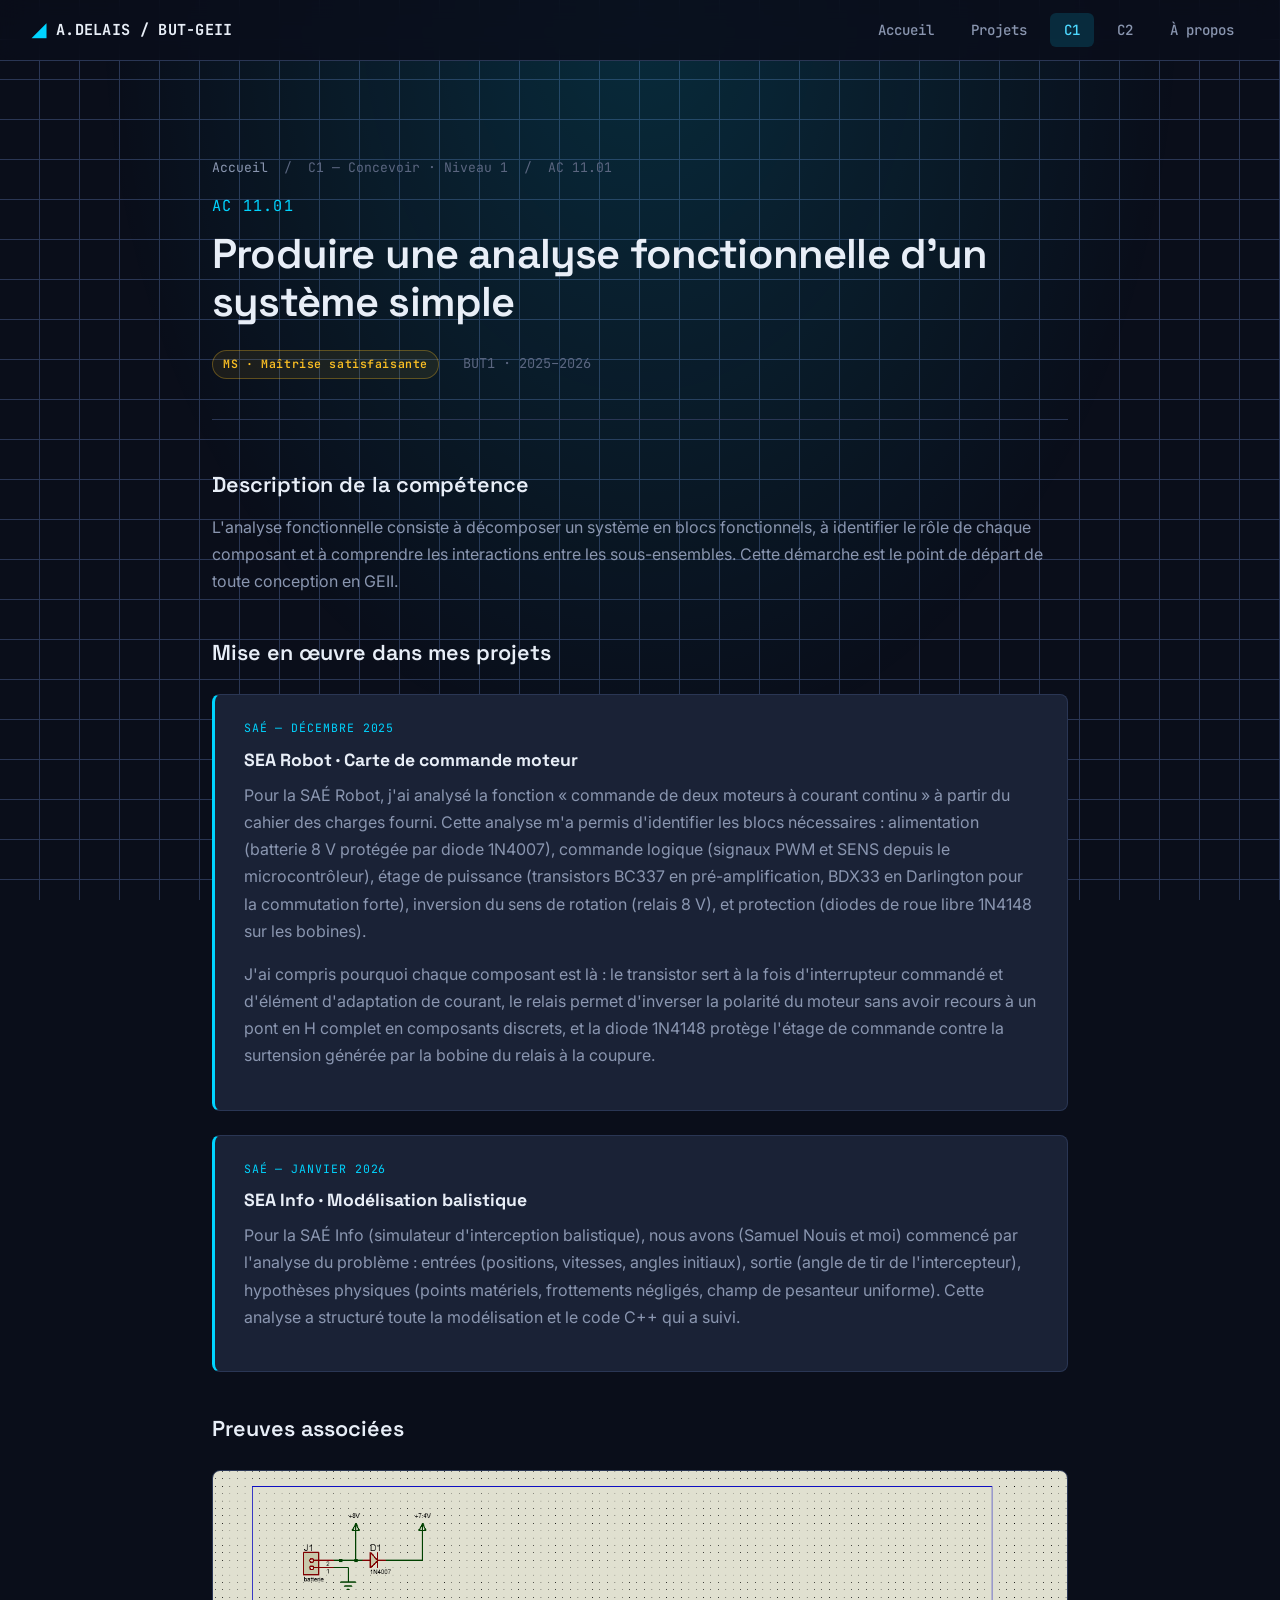
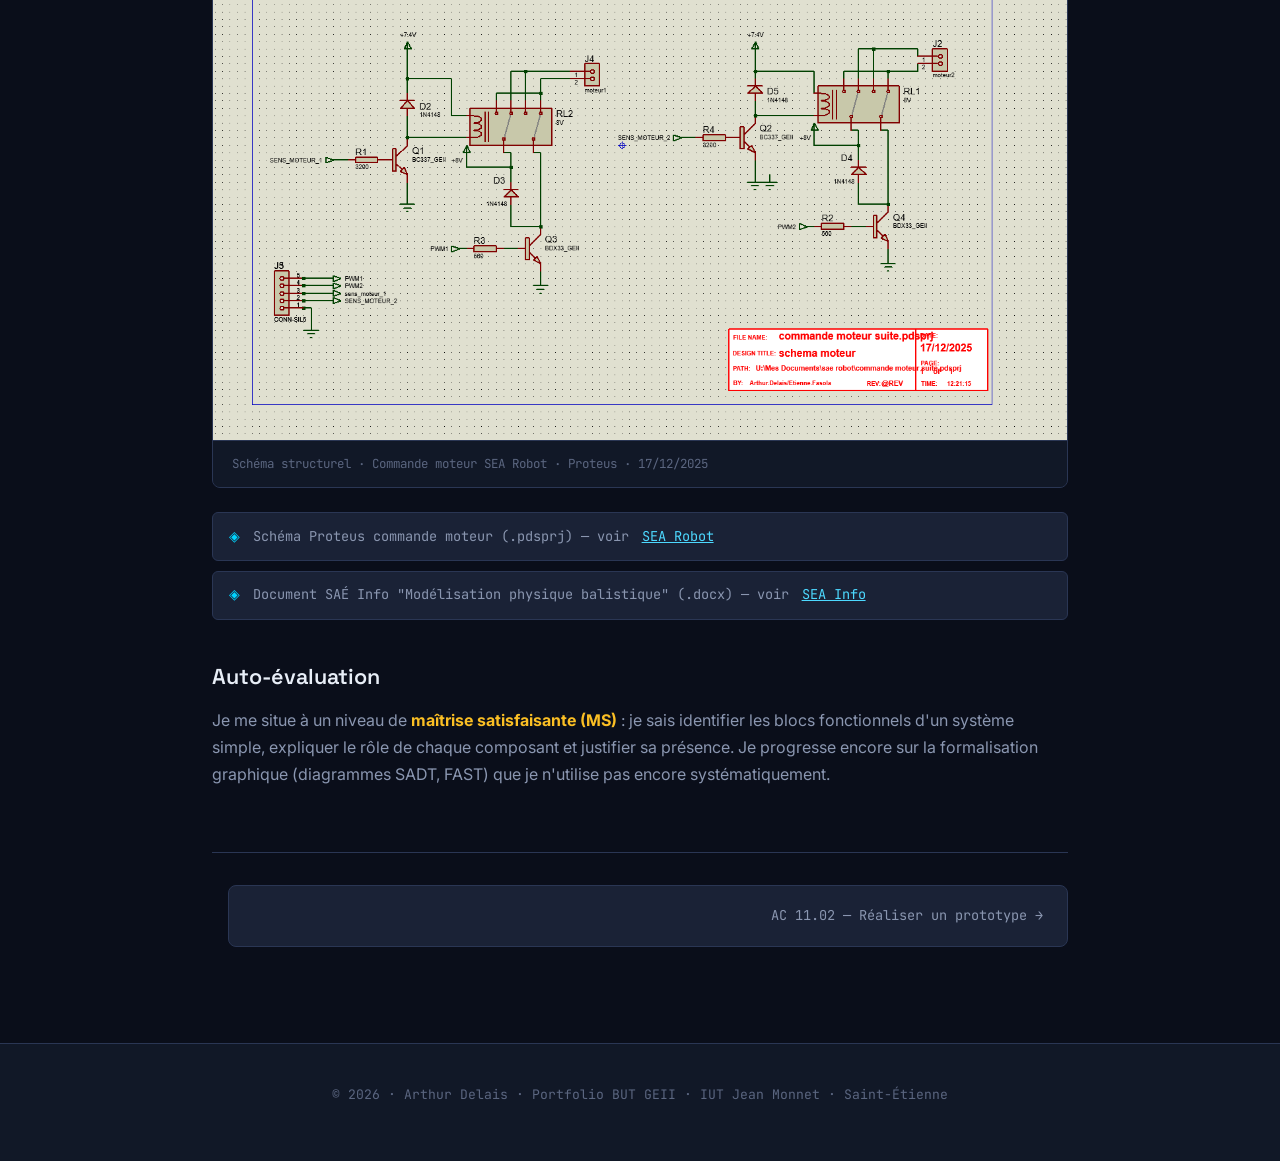
==== pages/AC11-01.html @ d63cf0c0 "Add files via upload" ====
<!DOCTYPE html>
<html lang="fr">
<head>
    <meta charset="UTF-8">
    <meta name="viewport" content="width=device-width, initial-scale=1.0">
    <title>AC 11.01 — Analyse fonctionnelle — Portfolio Arthur DELAIS</title>
    <link rel="stylesheet" href="../assets/style.css">
</head>
<body>

<nav class="nav">
    <div class="nav-inner">
        <a href="../index.html" class="nav-brand">A.DELAIS / BUT-GEII</a>
        <ul class="nav-links">
            <li><a href="../index.html">Accueil</a></li>
            <li><a href="projets.html">Projets</a></li>
            <li><a href="AC11-01.html" class="active">C1</a></li>
            <li><a href="AC12-01.html">C2</a></li>
            <li><a href="apropos.html">À propos</a></li>
        </ul>
    </div>
</nav>

<main class="container container-narrow">

    <div class="ac-header">
        <div class="breadcrumb">
            <a href="../index.html">Accueil</a>
            <span class="breadcrumb-sep">/</span>
            <span>C1 — Concevoir · Niveau 1</span>
            <span class="breadcrumb-sep">/</span>
            <span>AC 11.01</span>
        </div>
        <div class="ac-code-big">AC 11.01</div>
        <h1 class="ac-title">Produire une analyse fonctionnelle d'un système simple</h1>
        <div class="ac-meta-bar">
            <span class="badge badge-ms">MS · Maîtrise satisfaisante</span>
            <span style="color: var(--text-dim); font-family: var(--font-mono); font-size: 0.85rem;">BUT1 · 2025–2026</span>
        </div>
    </div>
    

<section class="content-block">
    <h3>Description de la compétence</h3>
    <p>L'analyse fonctionnelle consiste à décomposer un système en blocs fonctionnels, à identifier le rôle de chaque composant et à comprendre les interactions entre les sous-ensembles. Cette démarche est le point de départ de toute conception en GEII.</p>
</section>

<section class="content-block">
    <h3>Mise en œuvre dans mes projets</h3>

    <div class="project-box">
        <div class="project-box-label">SAÉ — Décembre 2025</div>
        <h4>SEA Robot · Carte de commande moteur</h4>
        <p>Pour la SAÉ Robot, j'ai analysé la fonction « commande de deux moteurs à courant continu » à partir du cahier des charges fourni. Cette analyse m'a permis d'identifier les blocs nécessaires : alimentation (batterie 8 V protégée par diode 1N4007), commande logique (signaux PWM et SENS depuis le microcontrôleur), étage de puissance (transistors BC337 en pré-amplification, BDX33 en Darlington pour la commutation forte), inversion du sens de rotation (relais 8 V), et protection (diodes de roue libre 1N4148 sur les bobines).</p>
        <p style="margin-top: 0.8rem;">J'ai compris pourquoi chaque composant est là : le transistor sert à la fois d'interrupteur commandé et d'élément d'adaptation de courant, le relais permet d'inverser la polarité du moteur sans avoir recours à un pont en H complet en composants discrets, et la diode 1N4148 protège l'étage de commande contre la surtension générée par la bobine du relais à la coupure.</p>
    </div>

    <div class="project-box">
        <div class="project-box-label">SAÉ — Janvier 2026</div>
        <h4>SEA Info · Modélisation balistique</h4>
        <p>Pour la SAÉ Info (simulateur d'interception balistique), nous avons (Samuel Nouis et moi) commencé par l'analyse du problème : entrées (positions, vitesses, angles initiaux), sortie (angle de tir de l'intercepteur), hypothèses physiques (points matériels, frottements négligés, champ de pesanteur uniforme). Cette analyse a structuré toute la modélisation et le code C++ qui a suivi.</p>
    </div>
</section>

<section class="content-block">
    <h3>Preuves associées</h3>
    <div class="proof-image">
        <img src="../assets/schemas/sea_robot_schema.png" alt="Schéma structurel de la carte commande moteur du SEA Robot">
        <div class="proof-caption">Schéma structurel · Commande moteur SEA Robot · Proteus · 17/12/2025</div>
    </div>
    <div class="proof-list">
        <div class="proof-item">Schéma Proteus commande moteur (.pdsprj) — voir <a href="projets.html#sea-robot" style="color:var(--accent-bright);">SEA Robot</a></div>
        <div class="proof-item">Document SAÉ Info "Modélisation physique balistique" (.docx) — voir <a href="projets.html#sae-info" style="color:var(--accent-bright);">SEA Info</a></div>
    </div>
</section>

<section class="content-block">
    <h3>Auto-évaluation</h3>
    <p>Je me situe à un niveau de <strong style="color: var(--warning);">maîtrise satisfaisante (MS)</strong> : je sais identifier les blocs fonctionnels d'un système simple, expliquer le rôle de chaque composant et justifier sa présence. Je progresse encore sur la formalisation graphique (diagrammes SADT, FAST) que je n'utilise pas encore systématiquement.</p>
</section>

<nav class="ac-nav"><span></span><a href="AC11-02.html" class="nav-next">AC 11.02 — Réaliser un prototype</a></nav>
</main>

<footer>
    <p>© 2026 · Arthur Delais · Portfolio BUT GEII · IUT Jean Monnet · Saint-Étienne</p>
</footer>

</body>
</html>
---- assets/style.css ----
/* ============================================
   PORTFOLIO BUT GEII — ARTHUR DELAIS
   Thème : Sombre & Tech / Ingénieur
   ============================================ */

@import url('https://fonts.googleapis.com/css2?family=Space+Grotesk:wght@400;500;600;700&family=JetBrains+Mono:wght@400;500;700&family=Inter:wght@300;400;500;600&display=swap');

:root {
    /* Palette */
    --bg-primary: #0a0e1a;
    --bg-secondary: #111827;
    --bg-card: #1a2236;
    --bg-card-hover: #222d47;
    --border: #2a3654;
    --border-bright: #3a4d7a;

    --accent: #00d4ff;
    --accent-bright: #4dd9ff;
    --accent-dim: #006e88;
    --accent-glow: rgba(0, 212, 255, 0.15);

    --text-primary: #e8eef7;
    --text-secondary: #8a96b0;
    --text-dim: #5b6680;

    --success: #4ade80;
    --warning: #fbbf24;
    --danger: #f87171;
    --neutral: #94a3b8;

    /* Typographie */
    --font-display: 'Space Grotesk', sans-serif;
    --font-body: 'Inter', sans-serif;
    --font-mono: 'JetBrains Mono', monospace;
}

* {
    margin: 0;
    padding: 0;
    box-sizing: border-box;
}

html {
    scroll-behavior: smooth;
}

body {
    background: var(--bg-primary);
    color: var(--text-primary);
    font-family: var(--font-body);
    line-height: 1.6;
    min-height: 100vh;
    overflow-x: hidden;

    /* Grille de fond technique */
    background-image:
        linear-gradient(var(--border) 1px, transparent 1px),
        linear-gradient(90deg, var(--border) 1px, transparent 1px);
    background-size: 40px 40px;
    background-position: -1px -1px;
    background-attachment: fixed;
}

body::before {
    content: '';
    position: fixed;
    inset: 0;
    background: radial-gradient(ellipse at top, var(--accent-glow), transparent 60%);
    pointer-events: none;
    z-index: 0;
}

/* ============================================
   NAVIGATION
   ============================================ */
.nav {
    position: sticky;
    top: 0;
    z-index: 100;
    background: rgba(10, 14, 26, 0.85);
    backdrop-filter: blur(12px);
    border-bottom: 1px solid var(--border);
}

.nav-inner {
    max-width: 1280px;
    margin: 0 auto;
    padding: 1rem 2rem;
    display: flex;
    align-items: center;
    justify-content: space-between;
    gap: 2rem;
}

.nav-brand {
    font-family: var(--font-mono);
    font-size: 0.95rem;
    color: var(--text-primary);
    text-decoration: none;
    font-weight: 700;
    letter-spacing: 0.02em;
    display: flex;
    align-items: center;
    gap: 0.6rem;
}

.nav-brand::before {
    content: '◢';
    color: var(--accent);
    font-size: 1.1rem;
}

.nav-links {
    display: flex;
    gap: 0.5rem;
    list-style: none;
    flex-wrap: wrap;
}

.nav-links a {
    color: var(--text-secondary);
    text-decoration: none;
    padding: 0.5rem 0.9rem;
    border-radius: 6px;
    font-size: 0.88rem;
    font-weight: 500;
    transition: all 0.2s;
    font-family: var(--font-mono);
}

.nav-links a:hover {
    color: var(--accent-bright);
    background: var(--bg-card);
}

.nav-links a.active {
    color: var(--accent-bright);
    background: var(--accent-glow);
}

/* ============================================
   CONTAINER
   ============================================ */
.container {
    max-width: 1280px;
    margin: 0 auto;
    padding: 3rem 2rem 6rem;
    position: relative;
    z-index: 1;
}

.container-narrow {
    max-width: 920px;
}

/* ============================================
   HERO
   ============================================ */
.hero {
    padding: 5rem 0 4rem;
    border-bottom: 1px solid var(--border);
    margin-bottom: 4rem;
    position: relative;
}

.hero-tag {
    display: inline-flex;
    align-items: center;
    gap: 0.5rem;
    font-family: var(--font-mono);
    font-size: 0.78rem;
    color: var(--accent-bright);
    background: var(--accent-glow);
    border: 1px solid var(--accent-dim);
    padding: 0.4rem 0.85rem;
    border-radius: 999px;
    letter-spacing: 0.05em;
    text-transform: uppercase;
    margin-bottom: 1.5rem;
}

.hero-tag::before {
    content: '';
    width: 6px;
    height: 6px;
    border-radius: 50%;
    background: var(--accent);
    box-shadow: 0 0 8px var(--accent);
    animation: pulse 2s infinite;
}

@keyframes pulse {
    0%, 100% { opacity: 1; }
    50% { opacity: 0.4; }
}

.hero h1 {
    font-family: var(--font-display);
    font-size: clamp(2.5rem, 6vw, 4.5rem);
    font-weight: 700;
    line-height: 1.05;
    letter-spacing: -0.02em;
    margin-bottom: 1.2rem;
    background: linear-gradient(135deg, var(--text-primary) 0%, var(--accent-bright) 100%);
    -webkit-background-clip: text;
    -webkit-text-fill-color: transparent;
    background-clip: text;
}

.hero p {
    font-size: 1.15rem;
    color: var(--text-secondary);
    max-width: 680px;
    margin-bottom: 2rem;
}

.hero-meta {
    display: grid;
    grid-template-columns: repeat(auto-fit, minmax(180px, 1fr));
    gap: 1.2rem;
    margin-top: 2.5rem;
    padding-top: 2rem;
    border-top: 1px solid var(--border);
    max-width: 800px;
}

.meta-item {
    display: flex;
    flex-direction: column;
    gap: 0.25rem;
}

.meta-label {
    font-family: var(--font-mono);
    font-size: 0.72rem;
    color: var(--text-dim);
    text-transform: uppercase;
    letter-spacing: 0.08em;
}

.meta-value {
    font-size: 0.95rem;
    color: var(--text-primary);
    font-weight: 500;
}

/* ============================================
   SECTIONS
   ============================================ */
.section {
    margin-bottom: 4rem;
}

.section-header {
    margin-bottom: 2rem;
}

.section-tag {
    font-family: var(--font-mono);
    font-size: 0.75rem;
    color: var(--accent);
    letter-spacing: 0.1em;
    text-transform: uppercase;
    margin-bottom: 0.5rem;
}

h2 {
    font-family: var(--font-display);
    font-size: clamp(1.8rem, 3vw, 2.4rem);
    font-weight: 600;
    letter-spacing: -0.02em;
    color: var(--text-primary);
}

h3 {
    font-family: var(--font-display);
    font-size: 1.35rem;
    font-weight: 600;
    color: var(--text-primary);
    margin-bottom: 0.75rem;
}

h4 {
    font-family: var(--font-mono);
    font-size: 0.85rem;
    text-transform: uppercase;
    letter-spacing: 0.05em;
    color: var(--accent-bright);
    margin-bottom: 0.6rem;
    margin-top: 1.2rem;
}

p { margin-bottom: 1rem; }

/* ============================================
   CARTES DE COMPÉTENCES (page d'accueil)
   ============================================ */
.competence-grid {
    display: grid;
    grid-template-columns: repeat(auto-fit, minmax(280px, 1fr));
    gap: 1.5rem;
    margin-top: 2rem;
}

.competence-card {
    background: var(--bg-card);
    border: 1px solid var(--border);
    border-radius: 12px;
    padding: 1.8rem;
    transition: all 0.25s;
    position: relative;
    overflow: hidden;
    text-decoration: none;
    color: inherit;
    display: block;
}

.competence-card::before {
    content: '';
    position: absolute;
    top: 0;
    left: 0;
    right: 0;
    height: 3px;
    background: linear-gradient(90deg, var(--accent), transparent);
    opacity: 0.6;
}

.competence-card:hover {
    border-color: var(--accent-dim);
    background: var(--bg-card-hover);
    transform: translateY(-3px);
    box-shadow: 0 12px 40px -10px var(--accent-glow);
}

.comp-code {
    font-family: var(--font-mono);
    font-size: 0.8rem;
    color: var(--accent);
    margin-bottom: 0.5rem;
    letter-spacing: 0.05em;
}

.comp-title {
    font-family: var(--font-display);
    font-size: 1.25rem;
    font-weight: 600;
    margin-bottom: 0.75rem;
    color: var(--text-primary);
}

.comp-desc {
    color: var(--text-secondary);
    font-size: 0.9rem;
    margin-bottom: 1.2rem;
    line-height: 1.55;
}

.comp-ac-list {
    list-style: none;
    display: flex;
    flex-direction: column;
    gap: 0.5rem;
}

.comp-ac-list li {
    display: flex;
    align-items: center;
    gap: 0.6rem;
    font-family: var(--font-mono);
    font-size: 0.78rem;
    color: var(--text-secondary);
}

/* ============================================
   BADGES DE NIVEAU
   ============================================ */
.badge {
    display: inline-flex;
    align-items: center;
    gap: 0.4rem;
    padding: 0.25rem 0.65rem;
    border-radius: 999px;
    font-family: var(--font-mono);
    font-size: 0.72rem;
    font-weight: 600;
    letter-spacing: 0.05em;
    border: 1px solid;
}

.badge-nu {
    background: rgba(148, 163, 184, 0.08);
    color: var(--neutral);
    border-color: rgba(148, 163, 184, 0.25);
}

.badge-mf {
    background: rgba(248, 113, 113, 0.08);
    color: var(--danger);
    border-color: rgba(248, 113, 113, 0.3);
}

.badge-ms {
    background: rgba(251, 191, 36, 0.08);
    color: var(--warning);
    border-color: rgba(251, 191, 36, 0.3);
}

.badge-tbm {
    background: rgba(74, 222, 128, 0.08);
    color: var(--success);
    border-color: rgba(74, 222, 128, 0.3);
}

/* ============================================
   PAGE AC — STRUCTURE
   ============================================ */
.ac-header {
    padding: 3rem 0 2.5rem;
    border-bottom: 1px solid var(--border);
    margin-bottom: 3rem;
}

.breadcrumb {
    font-family: var(--font-mono);
    font-size: 0.82rem;
    color: var(--text-dim);
    margin-bottom: 1rem;
}

.breadcrumb a {
    color: var(--text-secondary);
    text-decoration: none;
    transition: color 0.2s;
}

.breadcrumb a:hover { color: var(--accent-bright); }

.breadcrumb-sep { margin: 0 0.5rem; color: var(--text-dim); }

.ac-code-big {
    font-family: var(--font-mono);
    font-size: 0.95rem;
    color: var(--accent);
    letter-spacing: 0.08em;
    margin-bottom: 0.75rem;
}

.ac-title {
    font-family: var(--font-display);
    font-size: clamp(1.8rem, 4vw, 2.6rem);
    font-weight: 600;
    line-height: 1.15;
    letter-spacing: -0.02em;
    margin-bottom: 1.5rem;
}

.ac-meta-bar {
    display: flex;
    flex-wrap: wrap;
    gap: 1.5rem;
    align-items: center;
}

.content-block {
    margin-bottom: 2.5rem;
}

.content-block p,
.content-block li {
    color: var(--text-secondary);
    font-size: 1rem;
    line-height: 1.7;
}

.content-block ul {
    list-style: none;
    padding-left: 0;
}

.content-block ul li {
    position: relative;
    padding-left: 1.5rem;
    margin-bottom: 0.6rem;
}

.content-block ul li::before {
    content: '▸';
    position: absolute;
    left: 0;
    color: var(--accent);
}

/* Encart projet */
.project-box {
    background: var(--bg-card);
    border: 1px solid var(--border);
    border-left: 3px solid var(--accent);
    border-radius: 8px;
    padding: 1.5rem 1.8rem;
    margin: 1.5rem 0;
}

.project-box-label {
    font-family: var(--font-mono);
    font-size: 0.72rem;
    color: var(--accent);
    text-transform: uppercase;
    letter-spacing: 0.08em;
    margin-bottom: 0.5rem;
}

.project-box h4 {
    margin-top: 0;
    margin-bottom: 0.5rem;
    color: var(--text-primary);
    font-family: var(--font-display);
    font-size: 1.1rem;
    text-transform: none;
    letter-spacing: 0;
}

/* Image preuve */
.proof-image {
    margin: 1.5rem 0;
    border: 1px solid var(--border);
    border-radius: 8px;
    overflow: hidden;
    background: var(--bg-card);
}

.proof-image img {
    width: 100%;
    height: auto;
    display: block;
}

.proof-caption {
    padding: 0.8rem 1.2rem;
    font-family: var(--font-mono);
    font-size: 0.78rem;
    color: var(--text-dim);
    border-top: 1px solid var(--border);
    background: var(--bg-secondary);
}

/* Liste de preuves */
.proof-list {
    display: grid;
    gap: 0.6rem;
    margin-top: 1rem;
}

.proof-item {
    display: flex;
    align-items: center;
    gap: 0.8rem;
    padding: 0.8rem 1rem;
    background: var(--bg-card);
    border: 1px solid var(--border);
    border-radius: 6px;
    font-family: var(--font-mono);
    font-size: 0.85rem;
    color: var(--text-secondary);
}

.proof-item::before {
    content: '◈';
    color: var(--accent);
}

/* Navigation entre AC */
.ac-nav {
    display: flex;
    justify-content: space-between;
    gap: 1rem;
    margin-top: 4rem;
    padding-top: 2rem;
    border-top: 1px solid var(--border);
}

.ac-nav a {
    flex: 1;
    padding: 1.2rem 1.5rem;
    background: var(--bg-card);
    border: 1px solid var(--border);
    border-radius: 8px;
    text-decoration: none;
    color: var(--text-secondary);
    transition: all 0.2s;
    font-family: var(--font-mono);
    font-size: 0.85rem;
}

.ac-nav a:hover {
    border-color: var(--accent-dim);
    color: var(--accent-bright);
    background: var(--bg-card-hover);
}

.ac-nav .nav-prev::before { content: '← '; }
.ac-nav .nav-next::after  { content: ' →'; }
.ac-nav .nav-next { text-align: right; }

/* ============================================
   FOOTER
   ============================================ */
footer {
    border-top: 1px solid var(--border);
    padding: 2.5rem 2rem;
    text-align: center;
    color: var(--text-dim);
    font-family: var(--font-mono);
    font-size: 0.82rem;
    background: var(--bg-secondary);
}

footer a {
    color: var(--accent-bright);
    text-decoration: none;
}

/* ============================================
   GRILLE PROJETS
   ============================================ */
.projects-grid {
    display: grid;
    grid-template-columns: repeat(auto-fit, minmax(320px, 1fr));
    gap: 1.5rem;
}

.project-card {
    background: var(--bg-card);
    border: 1px solid var(--border);
    border-radius: 12px;
    padding: 1.8rem;
    transition: all 0.25s;
}

.project-card:hover {
    border-color: var(--accent-dim);
    background: var(--bg-card-hover);
}

.project-tag-list {
    display: flex;
    flex-wrap: wrap;
    gap: 0.4rem;
    margin-top: 1rem;
}

.tag {
    font-family: var(--font-mono);
    font-size: 0.72rem;
    color: var(--text-secondary);
    background: var(--bg-secondary);
    border: 1px solid var(--border);
    padding: 0.2rem 0.55rem;
    border-radius: 4px;
}

/* ============================================
   LÉGENDE DES NIVEAUX (accueil)
   ============================================ */
.legend {
    display: grid;
    grid-template-columns: repeat(auto-fit, minmax(180px, 1fr));
    gap: 1rem;
    background: var(--bg-card);
    border: 1px solid var(--border);
    border-radius: 8px;
    padding: 1.5rem;
    margin: 2rem 0;
}

.legend-item {
    display: flex;
    align-items: center;
    gap: 0.75rem;
}

.legend-text {
    font-size: 0.85rem;
    color: var(--text-secondary);
}

/* ============================================
   RESPONSIVE
   ============================================ */
@media (max-width: 720px) {
    .nav-inner { flex-direction: column; align-items: flex-start; padding: 1rem; }
    .nav-links { gap: 0.25rem; }
    .nav-links a { padding: 0.4rem 0.6rem; font-size: 0.8rem; }
    .container { padding: 2rem 1.25rem 4rem; }
    .hero { padding: 3rem 0 2rem; }
    .hero-meta { grid-template-columns: 1fr 1fr; }
    .ac-nav { flex-direction: column; }
    .ac-nav .nav-next { text-align: left; }
}

/* ============================================
   ANIMATION D'APPARITION
   ============================================ */
@keyframes fadeUp {
    from { opacity: 0; transform: translateY(20px); }
    to   { opacity: 1; transform: translateY(0); }
}

.hero, .competence-grid, .section, .ac-header, .content-block {
    animation: fadeUp 0.6s ease-out backwards;
}

.hero { animation-delay: 0.1s; }
.section:nth-of-type(1) { animation-delay: 0.2s; }
.section:nth-of-type(2) { animation-delay: 0.3s; }
.section:nth-of-type(3) { animation-delay: 0.4s; }
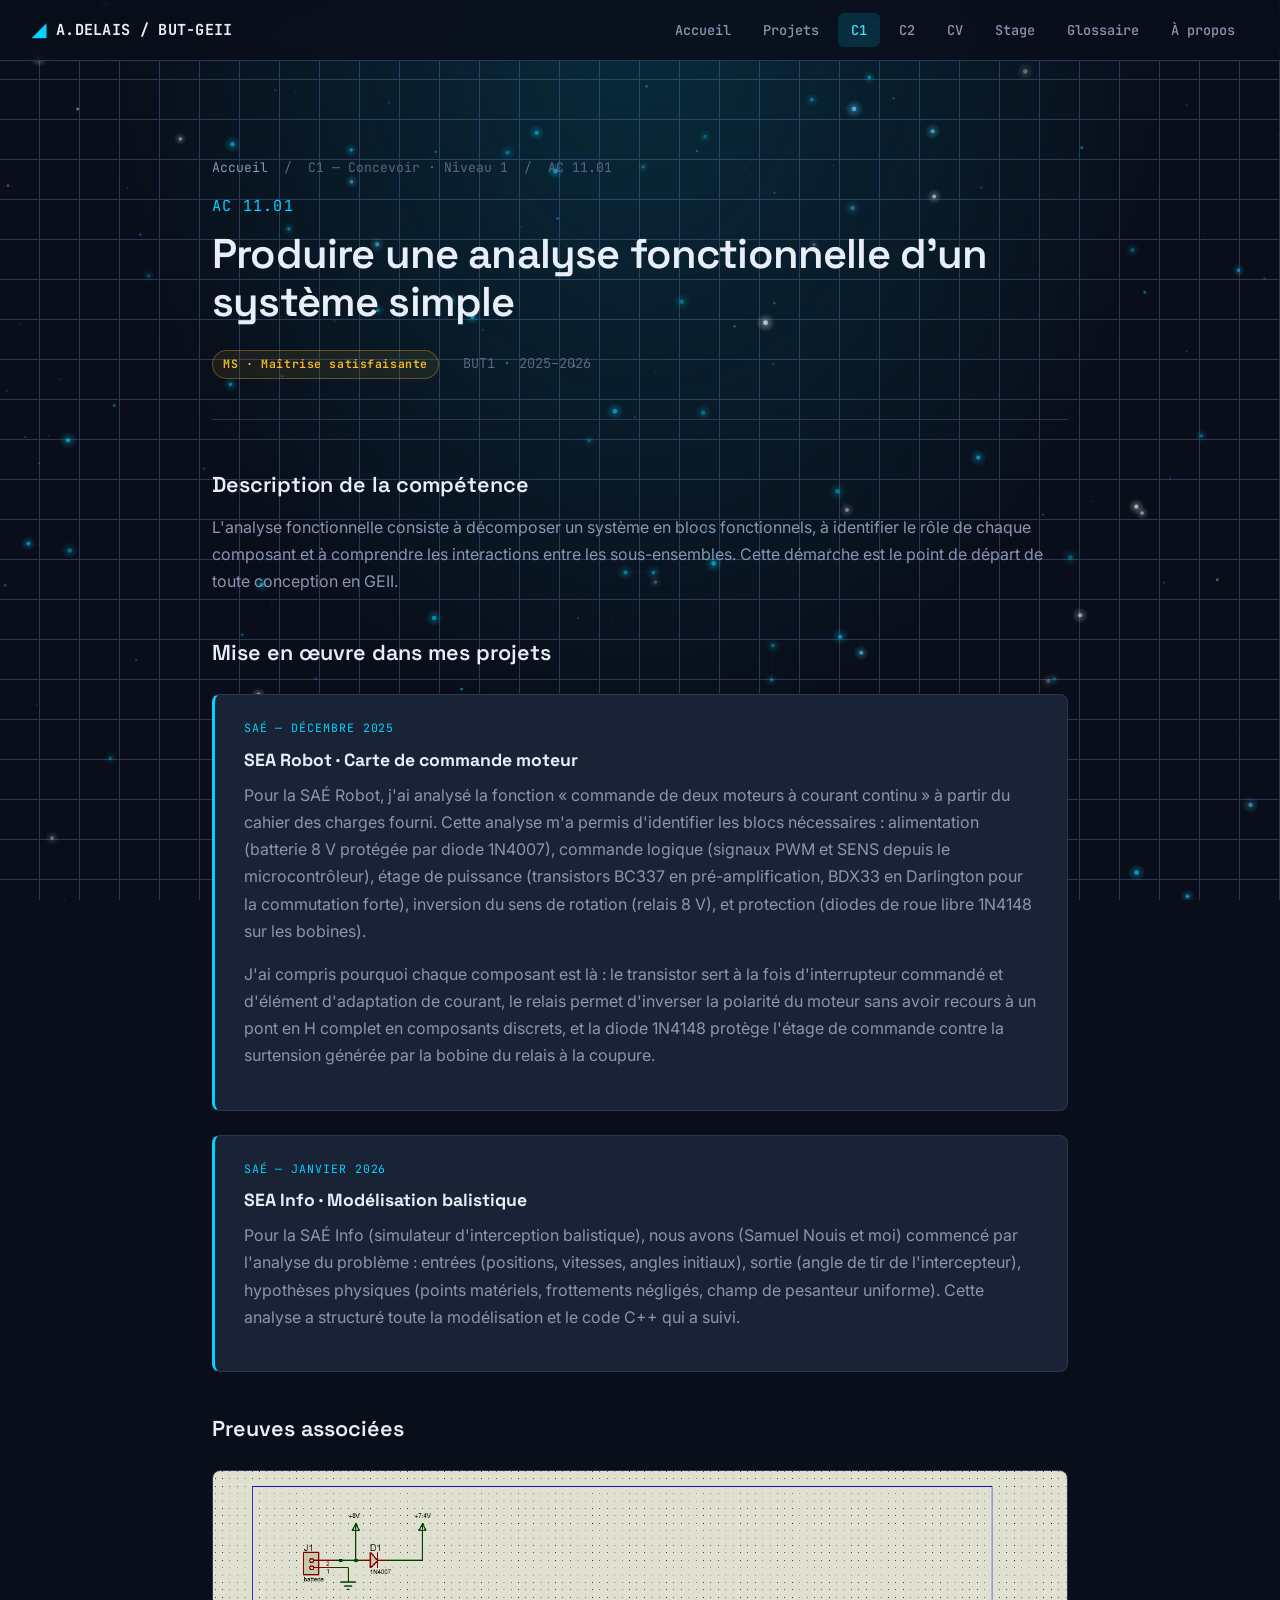
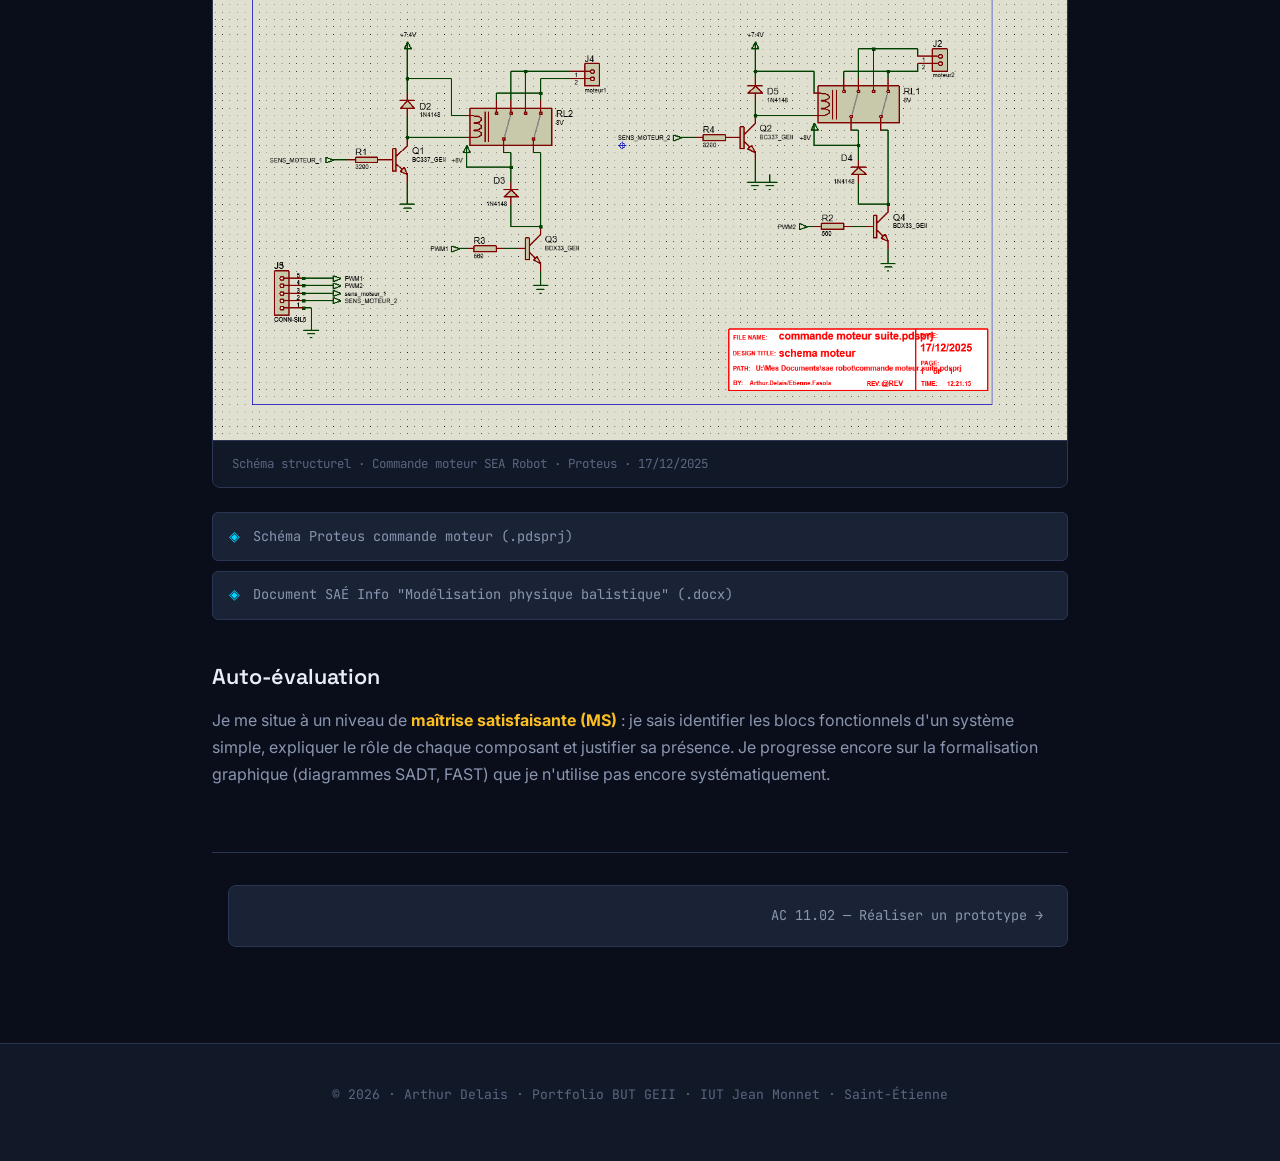
==== commit 07a8e621: "Add files via upload" ====
--- a/pages/AC11-01.html
+++ b/pages/AC11-01.html
@@ -3,10 +3,19 @@
 <head>
     <meta charset="UTF-8">
     <meta name="viewport" content="width=device-width, initial-scale=1.0">
-    <title>AC 11.01 — Analyse fonctionnelle — Portfolio Arthur DELAIS</title>
+    <title>AC 11.01 — Analyse fonctionnelle</title>
+    <meta name="description" content="Portfolio BUT GEII d'Arthur Delais, 1ère année 2025-2026 à l'IUT Jean Monnet de Saint-Étienne. Compétences, projets, SAÉ et TP.">
+    <meta name="author" content="Arthur Delais">
+    <meta property="og:title" content="AC 11.01 — Analyse fonctionnelle">
+    <meta property="og:description" content="Portfolio BUT GEII d'Arthur Delais — IUT Jean Monnet Saint-Étienne">
+    <meta property="og:type" content="website">
+    <link rel="icon" type="image/svg+xml" href="../assets/favicon.svg">
     <link rel="stylesheet" href="../assets/style.css">
 </head>
 <body>
+
+<div id="preloader"><div class="preloader-logo">[ A.D. ]</div></div>
+<canvas id="particles-canvas"></canvas>
 
 <nav class="nav">
     <div class="nav-inner">
@@ -16,6 +25,9 @@
             <li><a href="projets.html">Projets</a></li>
             <li><a href="AC11-01.html" class="active">C1</a></li>
             <li><a href="AC12-01.html">C2</a></li>
+            <li><a href="cv.html">CV</a></li>
+            <li><a href="stage.html">Stage</a></li>
+            <li><a href="glossaire.html">Glossaire</a></li>
             <li><a href="apropos.html">À propos</a></li>
         </ul>
     </div>
@@ -40,12 +52,12 @@
     </div>
     
 
-<section class="content-block">
+<section class="content-block reveal">
     <h3>Description de la compétence</h3>
     <p>L'analyse fonctionnelle consiste à décomposer un système en blocs fonctionnels, à identifier le rôle de chaque composant et à comprendre les interactions entre les sous-ensembles. Cette démarche est le point de départ de toute conception en GEII.</p>
 </section>
 
-<section class="content-block">
+<section class="content-block reveal">
     <h3>Mise en œuvre dans mes projets</h3>
 
     <div class="project-box">
@@ -62,19 +74,19 @@
     </div>
 </section>
 
-<section class="content-block">
+<section class="content-block reveal">
     <h3>Preuves associées</h3>
     <div class="proof-image">
         <img src="../assets/schemas/sea_robot_schema.png" alt="Schéma structurel de la carte commande moteur du SEA Robot">
         <div class="proof-caption">Schéma structurel · Commande moteur SEA Robot · Proteus · 17/12/2025</div>
     </div>
     <div class="proof-list">
-        <div class="proof-item">Schéma Proteus commande moteur (.pdsprj) — voir <a href="projets.html#sea-robot" style="color:var(--accent-bright);">SEA Robot</a></div>
-        <div class="proof-item">Document SAÉ Info "Modélisation physique balistique" (.docx) — voir <a href="projets.html#sae-info" style="color:var(--accent-bright);">SEA Info</a></div>
+        <div class="proof-item">Schéma Proteus commande moteur (.pdsprj)</div>
+        <div class="proof-item">Document SAÉ Info "Modélisation physique balistique" (.docx)</div>
     </div>
 </section>
 
-<section class="content-block">
+<section class="content-block reveal">
     <h3>Auto-évaluation</h3>
     <p>Je me situe à un niveau de <strong style="color: var(--warning);">maîtrise satisfaisante (MS)</strong> : je sais identifier les blocs fonctionnels d'un système simple, expliquer le rôle de chaque composant et justifier sa présence. Je progresse encore sur la formalisation graphique (diagrammes SADT, FAST) que je n'utilise pas encore systématiquement.</p>
 </section>
@@ -86,5 +98,6 @@
     <p>© 2026 · Arthur Delais · Portfolio BUT GEII · IUT Jean Monnet · Saint-Étienne</p>
 </footer>
 
+<script src="../assets/script.js"></script>
 </body>
 </html>
--- a/assets/style.css
+++ b/assets/style.css
@@ -1,12 +1,11 @@
 /* ============================================
    PORTFOLIO BUT GEII — ARTHUR DELAIS
-   Thème : Sombre & Tech / Ingénieur
+   Thème : Sombre & Tech / Ingénieur — v2 enrichie
    ============================================ */
 
 @import url('https://fonts.googleapis.com/css2?family=Space+Grotesk:wght@400;500;600;700&family=JetBrains+Mono:wght@400;500;700&family=Inter:wght@300;400;500;600&display=swap');
 
 :root {
-    /* Palette */
     --bg-primary: #0a0e1a;
     --bg-secondary: #111827;
     --bg-card: #1a2236;
@@ -18,6 +17,7 @@
     --accent-bright: #4dd9ff;
     --accent-dim: #006e88;
     --accent-glow: rgba(0, 212, 255, 0.15);
+    --accent-glow-strong: rgba(0, 212, 255, 0.35);
 
     --text-primary: #e8eef7;
     --text-secondary: #8a96b0;
@@ -28,21 +28,14 @@
     --danger: #f87171;
     --neutral: #94a3b8;
 
-    /* Typographie */
     --font-display: 'Space Grotesk', sans-serif;
     --font-body: 'Inter', sans-serif;
     --font-mono: 'JetBrains Mono', monospace;
 }
 
-* {
-    margin: 0;
-    padding: 0;
-    box-sizing: border-box;
-}
-
-html {
-    scroll-behavior: smooth;
-}
+* { margin: 0; padding: 0; box-sizing: border-box; }
+
+html { scroll-behavior: smooth; }
 
 body {
     background: var(--bg-primary);
@@ -51,8 +44,7 @@
     line-height: 1.6;
     min-height: 100vh;
     overflow-x: hidden;
-
-    /* Grille de fond technique */
+    position: relative;
     background-image:
         linear-gradient(var(--border) 1px, transparent 1px),
         linear-gradient(90deg, var(--border) 1px, transparent 1px);
@@ -70,18 +62,49 @@
     z-index: 0;
 }
 
-/* ============================================
-   NAVIGATION
-   ============================================ */
+#particles-canvas {
+    position: fixed;
+    top: 0;
+    left: 0;
+    width: 100%;
+    height: 100%;
+    pointer-events: none;
+    z-index: 0;
+    opacity: 0.85;
+}
+
+/* Preloader */
+#preloader {
+    position: fixed;
+    inset: 0;
+    background: var(--bg-primary);
+    z-index: 9999;
+    display: flex;
+    align-items: center;
+    justify-content: center;
+    transition: opacity 0.5s ease-out, visibility 0.5s ease-out;
+}
+#preloader.hidden { opacity: 0; visibility: hidden; }
+.preloader-logo {
+    font-family: var(--font-mono);
+    color: var(--accent);
+    font-size: 1.8rem;
+    font-weight: 700;
+    letter-spacing: 0.15em;
+    animation: blink 1s infinite;
+}
+@keyframes blink { 0%,100% { opacity: 1; } 50% { opacity: 0.3; } }
+
+/* NAVIGATION */
 .nav {
     position: sticky;
     top: 0;
     z-index: 100;
     background: rgba(10, 14, 26, 0.85);
     backdrop-filter: blur(12px);
+    -webkit-backdrop-filter: blur(12px);
     border-bottom: 1px solid var(--border);
 }
-
 .nav-inner {
     max-width: 1280px;
     margin: 0 auto;
@@ -91,7 +114,6 @@
     justify-content: space-between;
     gap: 2rem;
 }
-
 .nav-brand {
     font-family: var(--font-mono);
     font-size: 0.95rem;
@@ -102,45 +124,32 @@
     display: flex;
     align-items: center;
     gap: 0.6rem;
-}
-
+    transition: color 0.3s;
+}
 .nav-brand::before {
     content: '◢';
     color: var(--accent);
     font-size: 1.1rem;
-}
-
-.nav-links {
-    display: flex;
-    gap: 0.5rem;
-    list-style: none;
-    flex-wrap: wrap;
-}
-
+    animation: rotate-slow 4s linear infinite;
+    display: inline-block;
+}
+@keyframes rotate-slow { from { transform: rotate(0deg); } to { transform: rotate(360deg); } }
+.nav-brand:hover { color: var(--accent-bright); }
+.nav-links { display: flex; gap: 0.4rem; list-style: none; flex-wrap: wrap; }
 .nav-links a {
     color: var(--text-secondary);
     text-decoration: none;
-    padding: 0.5rem 0.9rem;
+    padding: 0.5rem 0.8rem;
     border-radius: 6px;
-    font-size: 0.88rem;
+    font-size: 0.85rem;
     font-weight: 500;
     transition: all 0.2s;
     font-family: var(--font-mono);
 }
-
-.nav-links a:hover {
-    color: var(--accent-bright);
-    background: var(--bg-card);
-}
-
-.nav-links a.active {
-    color: var(--accent-bright);
-    background: var(--accent-glow);
-}
-
-/* ============================================
-   CONTAINER
-   ============================================ */
+.nav-links a:hover { color: var(--accent-bright); background: var(--bg-card); }
+.nav-links a.active { color: var(--accent-bright); background: var(--accent-glow); }
+
+/* CONTAINER */
 .container {
     max-width: 1280px;
     margin: 0 auto;
@@ -148,21 +157,15 @@
     position: relative;
     z-index: 1;
 }
-
-.container-narrow {
-    max-width: 920px;
-}
-
-/* ============================================
-   HERO
-   ============================================ */
+.container-narrow { max-width: 920px; }
+
+/* HERO */
 .hero {
     padding: 5rem 0 4rem;
     border-bottom: 1px solid var(--border);
     margin-bottom: 4rem;
     position: relative;
 }
-
 .hero-tag {
     display: inline-flex;
     align-items: center;
@@ -178,21 +181,15 @@
     text-transform: uppercase;
     margin-bottom: 1.5rem;
 }
-
 .hero-tag::before {
     content: '';
-    width: 6px;
-    height: 6px;
+    width: 6px; height: 6px;
     border-radius: 50%;
     background: var(--accent);
     box-shadow: 0 0 8px var(--accent);
     animation: pulse 2s infinite;
 }
-
-@keyframes pulse {
-    0%, 100% { opacity: 1; }
-    50% { opacity: 0.4; }
-}
+@keyframes pulse { 0%,100% { opacity: 1; } 50% { opacity: 0.4; } }
 
 .hero h1 {
     font-family: var(--font-display);
@@ -205,6 +202,17 @@
     -webkit-background-clip: text;
     -webkit-text-fill-color: transparent;
     background-clip: text;
+    min-height: 1.1em;
+}
+.hero h1 .cursor {
+    display: inline-block;
+    width: 4px;
+    height: 0.9em;
+    background: var(--accent);
+    margin-left: 8px;
+    animation: blink 0.8s infinite;
+    vertical-align: middle;
+    -webkit-text-fill-color: var(--accent);
 }
 
 .hero p {
@@ -223,13 +231,7 @@
     border-top: 1px solid var(--border);
     max-width: 800px;
 }
-
-.meta-item {
-    display: flex;
-    flex-direction: column;
-    gap: 0.25rem;
-}
-
+.meta-item { display: flex; flex-direction: column; gap: 0.25rem; }
 .meta-label {
     font-family: var(--font-mono);
     font-size: 0.72rem;
@@ -237,24 +239,58 @@
     text-transform: uppercase;
     letter-spacing: 0.08em;
 }
-
-.meta-value {
-    font-size: 0.95rem;
-    color: var(--text-primary);
-    font-weight: 500;
-}
-
-/* ============================================
-   SECTIONS
-   ============================================ */
-.section {
-    margin-bottom: 4rem;
-}
-
-.section-header {
-    margin-bottom: 2rem;
-}
-
+.meta-value { font-size: 0.95rem; color: var(--text-primary); font-weight: 500; }
+
+/* STATISTIQUES */
+.stats-grid {
+    display: grid;
+    grid-template-columns: repeat(auto-fit, minmax(160px, 1fr));
+    gap: 1.2rem;
+    margin: 2rem 0;
+}
+.stat-card {
+    background: var(--bg-card);
+    border: 1px solid var(--border);
+    border-radius: 12px;
+    padding: 1.5rem;
+    text-align: center;
+    transition: all 0.3s;
+    position: relative;
+    overflow: hidden;
+}
+.stat-card::before {
+    content: '';
+    position: absolute;
+    inset: 0;
+    background: radial-gradient(circle at center, var(--accent-glow), transparent 70%);
+    opacity: 0;
+    transition: opacity 0.3s;
+}
+.stat-card:hover::before { opacity: 1; }
+.stat-card:hover { transform: translateY(-3px); border-color: var(--accent-dim); }
+.stat-number {
+    font-family: var(--font-display);
+    font-size: 2.4rem;
+    font-weight: 700;
+    color: var(--accent-bright);
+    line-height: 1;
+    margin-bottom: 0.4rem;
+    position: relative;
+    z-index: 1;
+}
+.stat-label {
+    font-family: var(--font-mono);
+    font-size: 0.75rem;
+    color: var(--text-secondary);
+    text-transform: uppercase;
+    letter-spacing: 0.05em;
+    position: relative;
+    z-index: 1;
+}
+
+/* SECTIONS */
+.section { margin-bottom: 4rem; scroll-margin-top: 5rem; }
+.section-header { margin-bottom: 2rem; }
 .section-tag {
     font-family: var(--font-mono);
     font-size: 0.75rem;
@@ -263,7 +299,6 @@
     text-transform: uppercase;
     margin-bottom: 0.5rem;
 }
-
 h2 {
     font-family: var(--font-display);
     font-size: clamp(1.8rem, 3vw, 2.4rem);
@@ -271,7 +306,6 @@
     letter-spacing: -0.02em;
     color: var(--text-primary);
 }
-
 h3 {
     font-family: var(--font-display);
     font-size: 1.35rem;
@@ -279,7 +313,6 @@
     color: var(--text-primary);
     margin-bottom: 0.75rem;
 }
-
 h4 {
     font-family: var(--font-mono);
     font-size: 0.85rem;
@@ -289,408 +322,184 @@
     margin-bottom: 0.6rem;
     margin-top: 1.2rem;
 }
-
 p { margin-bottom: 1rem; }
 
-/* ============================================
-   CARTES DE COMPÉTENCES (page d'accueil)
-   ============================================ */
+/* CARTES COMPÉTENCES */
 .competence-grid {
     display: grid;
     grid-template-columns: repeat(auto-fit, minmax(280px, 1fr));
     gap: 1.5rem;
     margin-top: 2rem;
 }
-
 .competence-card {
     background: var(--bg-card);
     border: 1px solid var(--border);
     border-radius: 12px;
     padding: 1.8rem;
-    transition: all 0.25s;
+    transition: all 0.3s cubic-bezier(0.4, 0, 0.2, 1);
     position: relative;
     overflow: hidden;
     text-decoration: none;
     color: inherit;
     display: block;
 }
-
 .competence-card::before {
     content: '';
     position: absolute;
-    top: 0;
-    left: 0;
-    right: 0;
+    top: 0; left: 0; right: 0;
     height: 3px;
     background: linear-gradient(90deg, var(--accent), transparent);
     opacity: 0.6;
-}
-
+    transition: opacity 0.3s;
+}
+.competence-card::after {
+    content: '';
+    position: absolute;
+    inset: 0;
+    background: radial-gradient(
+        600px circle at var(--mouse-x, 50%) var(--mouse-y, 50%),
+        var(--accent-glow), transparent 40%);
+    opacity: 0;
+    transition: opacity 0.3s;
+    pointer-events: none;
+}
+.competence-card:hover::after { opacity: 1; }
+.competence-card:hover::before { opacity: 1; }
 .competence-card:hover {
     border-color: var(--accent-dim);
     background: var(--bg-card-hover);
-    transform: translateY(-3px);
-    box-shadow: 0 12px 40px -10px var(--accent-glow);
-}
-
-.comp-code {
-    font-family: var(--font-mono);
-    font-size: 0.8rem;
-    color: var(--accent);
-    margin-bottom: 0.5rem;
-    letter-spacing: 0.05em;
-}
-
-.comp-title {
-    font-family: var(--font-display);
-    font-size: 1.25rem;
-    font-weight: 600;
-    margin-bottom: 0.75rem;
-    color: var(--text-primary);
-}
-
-.comp-desc {
-    color: var(--text-secondary);
-    font-size: 0.9rem;
-    margin-bottom: 1.2rem;
-    line-height: 1.55;
-}
-
-.comp-ac-list {
-    list-style: none;
-    display: flex;
-    flex-direction: column;
-    gap: 0.5rem;
-}
-
-.comp-ac-list li {
-    display: flex;
-    align-items: center;
-    gap: 0.6rem;
-    font-family: var(--font-mono);
-    font-size: 0.78rem;
-    color: var(--text-secondary);
-}
-
-/* ============================================
-   BADGES DE NIVEAU
-   ============================================ */
-.badge {
-    display: inline-flex;
-    align-items: center;
-    gap: 0.4rem;
-    padding: 0.25rem 0.65rem;
-    border-radius: 999px;
-    font-family: var(--font-mono);
-    font-size: 0.72rem;
-    font-weight: 600;
-    letter-spacing: 0.05em;
-    border: 1px solid;
-}
-
-.badge-nu {
-    background: rgba(148, 163, 184, 0.08);
-    color: var(--neutral);
-    border-color: rgba(148, 163, 184, 0.25);
-}
-
-.badge-mf {
-    background: rgba(248, 113, 113, 0.08);
-    color: var(--danger);
-    border-color: rgba(248, 113, 113, 0.3);
-}
-
-.badge-ms {
-    background: rgba(251, 191, 36, 0.08);
-    color: var(--warning);
-    border-color: rgba(251, 191, 36, 0.3);
-}
-
-.badge-tbm {
-    background: rgba(74, 222, 128, 0.08);
-    color: var(--success);
-    border-color: rgba(74, 222, 128, 0.3);
-}
-
-/* ============================================
-   PAGE AC — STRUCTURE
-   ============================================ */
-.ac-header {
-    padding: 3rem 0 2.5rem;
-    border-bottom: 1px solid var(--border);
-    margin-bottom: 3rem;
-}
-
-.breadcrumb {
-    font-family: var(--font-mono);
-    font-size: 0.82rem;
-    color: var(--text-dim);
-    margin-bottom: 1rem;
-}
-
-.breadcrumb a {
-    color: var(--text-secondary);
-    text-decoration: none;
-    transition: color 0.2s;
-}
-
+    transform: translateY(-4px);
+    box-shadow: 0 16px 40px -10px var(--accent-glow);
+}
+
+.comp-code { font-family: var(--font-mono); font-size: 0.8rem; color: var(--accent); margin-bottom: 0.5rem; letter-spacing: 0.05em; position: relative; z-index: 1; }
+.comp-title { font-family: var(--font-display); font-size: 1.25rem; font-weight: 600; margin-bottom: 0.75rem; color: var(--text-primary); position: relative; z-index: 1; }
+.comp-desc { color: var(--text-secondary); font-size: 0.9rem; margin-bottom: 1.2rem; line-height: 1.55; position: relative; z-index: 1; }
+.comp-ac-list { list-style: none; display: flex; flex-direction: column; gap: 0.5rem; position: relative; z-index: 1; }
+.comp-ac-list li { display: flex; align-items: center; gap: 0.6rem; font-family: var(--font-mono); font-size: 0.78rem; color: var(--text-secondary); }
+
+/* BADGES */
+.badge { display: inline-flex; align-items: center; gap: 0.4rem; padding: 0.25rem 0.65rem; border-radius: 999px; font-family: var(--font-mono); font-size: 0.72rem; font-weight: 600; letter-spacing: 0.05em; border: 1px solid; }
+.badge-nu  { background: rgba(148, 163, 184, 0.08); color: var(--neutral); border-color: rgba(148, 163, 184, 0.25); }
+.badge-mf  { background: rgba(248, 113, 113, 0.08); color: var(--danger);  border-color: rgba(248, 113, 113, 0.3); }
+.badge-ms  { background: rgba(251, 191, 36, 0.08);  color: var(--warning); border-color: rgba(251, 191, 36, 0.3); }
+.badge-tbm { background: rgba(74, 222, 128, 0.08);  color: var(--success); border-color: rgba(74, 222, 128, 0.3); }
+
+/* PAGES AC */
+.ac-header { padding: 3rem 0 2.5rem; border-bottom: 1px solid var(--border); margin-bottom: 3rem; }
+.breadcrumb { font-family: var(--font-mono); font-size: 0.82rem; color: var(--text-dim); margin-bottom: 1rem; }
+.breadcrumb a { color: var(--text-secondary); text-decoration: none; transition: color 0.2s; }
 .breadcrumb a:hover { color: var(--accent-bright); }
-
 .breadcrumb-sep { margin: 0 0.5rem; color: var(--text-dim); }
-
-.ac-code-big {
-    font-family: var(--font-mono);
-    font-size: 0.95rem;
-    color: var(--accent);
-    letter-spacing: 0.08em;
-    margin-bottom: 0.75rem;
-}
-
-.ac-title {
-    font-family: var(--font-display);
-    font-size: clamp(1.8rem, 4vw, 2.6rem);
-    font-weight: 600;
-    line-height: 1.15;
-    letter-spacing: -0.02em;
-    margin-bottom: 1.5rem;
-}
-
-.ac-meta-bar {
-    display: flex;
-    flex-wrap: wrap;
-    gap: 1.5rem;
-    align-items: center;
-}
-
-.content-block {
-    margin-bottom: 2.5rem;
-}
-
-.content-block p,
-.content-block li {
-    color: var(--text-secondary);
-    font-size: 1rem;
-    line-height: 1.7;
-}
-
-.content-block ul {
-    list-style: none;
-    padding-left: 0;
-}
-
-.content-block ul li {
-    position: relative;
-    padding-left: 1.5rem;
-    margin-bottom: 0.6rem;
-}
-
-.content-block ul li::before {
-    content: '▸';
-    position: absolute;
-    left: 0;
-    color: var(--accent);
-}
-
-/* Encart projet */
-.project-box {
-    background: var(--bg-card);
-    border: 1px solid var(--border);
-    border-left: 3px solid var(--accent);
-    border-radius: 8px;
-    padding: 1.5rem 1.8rem;
-    margin: 1.5rem 0;
-}
-
-.project-box-label {
-    font-family: var(--font-mono);
-    font-size: 0.72rem;
-    color: var(--accent);
-    text-transform: uppercase;
-    letter-spacing: 0.08em;
-    margin-bottom: 0.5rem;
-}
-
-.project-box h4 {
-    margin-top: 0;
-    margin-bottom: 0.5rem;
-    color: var(--text-primary);
-    font-family: var(--font-display);
-    font-size: 1.1rem;
-    text-transform: none;
-    letter-spacing: 0;
-}
-
-/* Image preuve */
-.proof-image {
-    margin: 1.5rem 0;
-    border: 1px solid var(--border);
-    border-radius: 8px;
-    overflow: hidden;
-    background: var(--bg-card);
-}
-
-.proof-image img {
-    width: 100%;
-    height: auto;
-    display: block;
-}
-
-.proof-caption {
-    padding: 0.8rem 1.2rem;
-    font-family: var(--font-mono);
-    font-size: 0.78rem;
-    color: var(--text-dim);
-    border-top: 1px solid var(--border);
-    background: var(--bg-secondary);
-}
-
-/* Liste de preuves */
-.proof-list {
-    display: grid;
-    gap: 0.6rem;
-    margin-top: 1rem;
-}
-
-.proof-item {
-    display: flex;
-    align-items: center;
-    gap: 0.8rem;
-    padding: 0.8rem 1rem;
-    background: var(--bg-card);
-    border: 1px solid var(--border);
-    border-radius: 6px;
-    font-family: var(--font-mono);
-    font-size: 0.85rem;
-    color: var(--text-secondary);
-}
-
-.proof-item::before {
-    content: '◈';
-    color: var(--accent);
-}
-
-/* Navigation entre AC */
-.ac-nav {
-    display: flex;
-    justify-content: space-between;
-    gap: 1rem;
-    margin-top: 4rem;
-    padding-top: 2rem;
-    border-top: 1px solid var(--border);
-}
-
-.ac-nav a {
-    flex: 1;
-    padding: 1.2rem 1.5rem;
-    background: var(--bg-card);
-    border: 1px solid var(--border);
-    border-radius: 8px;
-    text-decoration: none;
-    color: var(--text-secondary);
-    transition: all 0.2s;
-    font-family: var(--font-mono);
-    font-size: 0.85rem;
-}
-
-.ac-nav a:hover {
-    border-color: var(--accent-dim);
-    color: var(--accent-bright);
-    background: var(--bg-card-hover);
-}
-
+.ac-code-big { font-family: var(--font-mono); font-size: 0.95rem; color: var(--accent); letter-spacing: 0.08em; margin-bottom: 0.75rem; }
+.ac-title { font-family: var(--font-display); font-size: clamp(1.8rem, 4vw, 2.6rem); font-weight: 600; line-height: 1.15; letter-spacing: -0.02em; margin-bottom: 1.5rem; }
+.ac-meta-bar { display: flex; flex-wrap: wrap; gap: 1.5rem; align-items: center; }
+.content-block { margin-bottom: 2.5rem; }
+.content-block p, .content-block li { color: var(--text-secondary); font-size: 1rem; line-height: 1.7; }
+.content-block ul { list-style: none; padding-left: 0; }
+.content-block ul li { position: relative; padding-left: 1.5rem; margin-bottom: 0.6rem; }
+.content-block ul li::before { content: '▸'; position: absolute; left: 0; color: var(--accent); }
+
+.project-box { background: var(--bg-card); border: 1px solid var(--border); border-left: 3px solid var(--accent); border-radius: 8px; padding: 1.5rem 1.8rem; margin: 1.5rem 0; transition: all 0.3s; }
+.project-box:hover { border-left-width: 5px; transform: translateX(4px); }
+.project-box-label { font-family: var(--font-mono); font-size: 0.72rem; color: var(--accent); text-transform: uppercase; letter-spacing: 0.08em; margin-bottom: 0.5rem; }
+.project-box h4 { margin-top: 0; margin-bottom: 0.5rem; color: var(--text-primary); font-family: var(--font-display); font-size: 1.1rem; text-transform: none; letter-spacing: 0; }
+
+.proof-image { margin: 1.5rem 0; border: 1px solid var(--border); border-radius: 8px; overflow: hidden; background: var(--bg-card); transition: all 0.3s; }
+.proof-image:hover { border-color: var(--accent-dim); box-shadow: 0 8px 30px -10px var(--accent-glow); }
+.proof-image img { width: 100%; height: auto; display: block; }
+.proof-caption { padding: 0.8rem 1.2rem; font-family: var(--font-mono); font-size: 0.78rem; color: var(--text-dim); border-top: 1px solid var(--border); background: var(--bg-secondary); }
+
+.proof-list { display: grid; gap: 0.6rem; margin-top: 1rem; }
+.proof-item { display: flex; align-items: center; gap: 0.8rem; padding: 0.8rem 1rem; background: var(--bg-card); border: 1px solid var(--border); border-radius: 6px; font-family: var(--font-mono); font-size: 0.85rem; color: var(--text-secondary); transition: all 0.2s; }
+.proof-item:hover { border-color: var(--accent-dim); background: var(--bg-card-hover); }
+.proof-item::before { content: '◈'; color: var(--accent); }
+
+.ac-nav { display: flex; justify-content: space-between; gap: 1rem; margin-top: 4rem; padding-top: 2rem; border-top: 1px solid var(--border); }
+.ac-nav a { flex: 1; padding: 1.2rem 1.5rem; background: var(--bg-card); border: 1px solid var(--border); border-radius: 8px; text-decoration: none; color: var(--text-secondary); transition: all 0.2s; font-family: var(--font-mono); font-size: 0.85rem; }
+.ac-nav a:hover { border-color: var(--accent-dim); color: var(--accent-bright); background: var(--bg-card-hover); transform: translateY(-2px); }
 .ac-nav .nav-prev::before { content: '← '; }
 .ac-nav .nav-next::after  { content: ' →'; }
 .ac-nav .nav-next { text-align: right; }
 
-/* ============================================
-   FOOTER
-   ============================================ */
-footer {
-    border-top: 1px solid var(--border);
-    padding: 2.5rem 2rem;
-    text-align: center;
-    color: var(--text-dim);
-    font-family: var(--font-mono);
-    font-size: 0.82rem;
-    background: var(--bg-secondary);
-}
-
-footer a {
-    color: var(--accent-bright);
-    text-decoration: none;
-}
-
-/* ============================================
-   GRILLE PROJETS
-   ============================================ */
-.projects-grid {
-    display: grid;
-    grid-template-columns: repeat(auto-fit, minmax(320px, 1fr));
-    gap: 1.5rem;
-}
-
-.project-card {
-    background: var(--bg-card);
-    border: 1px solid var(--border);
-    border-radius: 12px;
-    padding: 1.8rem;
-    transition: all 0.25s;
-}
-
-.project-card:hover {
-    border-color: var(--accent-dim);
-    background: var(--bg-card-hover);
-}
-
-.project-tag-list {
-    display: flex;
-    flex-wrap: wrap;
-    gap: 0.4rem;
-    margin-top: 1rem;
-}
-
-.tag {
-    font-family: var(--font-mono);
-    font-size: 0.72rem;
-    color: var(--text-secondary);
-    background: var(--bg-secondary);
-    border: 1px solid var(--border);
-    padding: 0.2rem 0.55rem;
-    border-radius: 4px;
-}
-
-/* ============================================
-   LÉGENDE DES NIVEAUX (accueil)
-   ============================================ */
-.legend {
-    display: grid;
-    grid-template-columns: repeat(auto-fit, minmax(180px, 1fr));
-    gap: 1rem;
-    background: var(--bg-card);
-    border: 1px solid var(--border);
-    border-radius: 8px;
-    padding: 1.5rem;
-    margin: 2rem 0;
-}
-
-.legend-item {
+/* FOOTER */
+footer { border-top: 1px solid var(--border); padding: 2.5rem 2rem; text-align: center; color: var(--text-dim); font-family: var(--font-mono); font-size: 0.82rem; background: var(--bg-secondary); position: relative; z-index: 1; }
+footer a { color: var(--accent-bright); text-decoration: none; }
+
+/* PROJETS GRID */
+.projects-grid { display: grid; grid-template-columns: repeat(auto-fit, minmax(320px, 1fr)); gap: 1.5rem; }
+.project-card { background: var(--bg-card); border: 1px solid var(--border); border-radius: 12px; padding: 1.8rem; transition: all 0.3s; }
+.project-card:hover { border-color: var(--accent-dim); background: var(--bg-card-hover); transform: translateY(-3px); }
+.project-tag-list { display: flex; flex-wrap: wrap; gap: 0.4rem; margin-top: 1rem; }
+.tag { font-family: var(--font-mono); font-size: 0.72rem; color: var(--text-secondary); background: var(--bg-secondary); border: 1px solid var(--border); padding: 0.2rem 0.55rem; border-radius: 4px; }
+
+/* LÉGENDE */
+.legend { display: grid; grid-template-columns: repeat(auto-fit, minmax(180px, 1fr)); gap: 1rem; background: var(--bg-card); border: 1px solid var(--border); border-radius: 8px; padding: 1.5rem; margin: 2rem 0; }
+.legend-item { display: flex; align-items: center; gap: 0.75rem; }
+.legend-text { font-size: 0.85rem; color: var(--text-secondary); }
+
+/* RADAR */
+.radar-wrapper { background: var(--bg-card); border: 1px solid var(--border); border-radius: 12px; padding: 2rem; display: grid; grid-template-columns: 1fr 1fr; gap: 2rem; align-items: center; }
+@media (max-width: 720px) { .radar-wrapper { grid-template-columns: 1fr; } }
+.radar-svg-container { display: flex; justify-content: center; }
+.radar-info h3 { color: var(--accent-bright); margin-bottom: 1rem; }
+.radar-info ul { list-style: none; padding-left: 0; }
+.radar-info li { padding: 0.5rem 0; border-bottom: 1px dashed var(--border); display: flex; justify-content: space-between; font-family: var(--font-mono); font-size: 0.85rem; }
+.radar-info li:last-child { border-bottom: none; }
+.radar-info .niv { font-weight: 600; color: var(--accent-bright); }
+
+/* GLOSSAIRE */
+.glossary-grid { display: grid; grid-template-columns: repeat(auto-fit, minmax(280px, 1fr)); gap: 1rem; margin-top: 2rem; }
+.glossary-card { background: var(--bg-card); border: 1px solid var(--border); border-radius: 8px; padding: 1.2rem 1.4rem; transition: all 0.3s; }
+.glossary-card:hover { border-color: var(--accent-dim); transform: translateY(-2px); }
+.glossary-term { font-family: var(--font-mono); font-size: 0.95rem; color: var(--accent-bright); font-weight: 700; margin-bottom: 0.5rem; letter-spacing: 0.02em; }
+.glossary-def { color: var(--text-secondary); font-size: 0.88rem; line-height: 1.55; }
+
+/* TIMELINE */
+.timeline { position: relative; padding-left: 2rem; margin: 2rem 0; }
+.timeline::before { content: ''; position: absolute; left: 0.4rem; top: 0; bottom: 0; width: 2px; background: linear-gradient(180deg, var(--accent), var(--accent-dim), transparent); }
+.timeline-item { position: relative; padding: 0.5rem 0 1.5rem 1.5rem; }
+.timeline-item::before { content: ''; position: absolute; left: -1.5rem; top: 1rem; width: 12px; height: 12px; border-radius: 50%; background: var(--accent); border: 2px solid var(--bg-primary); box-shadow: 0 0 0 2px var(--accent-dim), 0 0 12px var(--accent-glow-strong); }
+.timeline-date { font-family: var(--font-mono); font-size: 0.78rem; color: var(--accent); text-transform: uppercase; letter-spacing: 0.05em; }
+.timeline-title { font-family: var(--font-display); font-size: 1.1rem; font-weight: 600; color: var(--text-primary); margin: 0.3rem 0 0.4rem; }
+.timeline-desc { color: var(--text-secondary); font-size: 0.92rem; }
+
+/* BOUTONS */
+.btn { display: inline-flex; align-items: center; gap: 0.6rem; padding: 0.8rem 1.4rem; border-radius: 8px; font-family: var(--font-mono); font-size: 0.88rem; font-weight: 600; text-decoration: none; transition: all 0.2s; border: 1px solid var(--border); cursor: pointer; }
+.btn-primary { background: var(--accent); color: var(--bg-primary); border-color: var(--accent); }
+.btn-primary:hover { background: var(--accent-bright); transform: translateY(-2px); box-shadow: 0 10px 20px -5px var(--accent-glow-strong); }
+.btn-ghost { background: var(--bg-card); color: var(--text-primary); }
+.btn-ghost:hover { border-color: var(--accent-dim); color: var(--accent-bright); background: var(--bg-card-hover); }
+
+/* PHOTO PROFIL — placeholder pour future photo */
+.profile-photo {
+    width: 140px;
+    height: 140px;
+    border-radius: 50%;
+    background: linear-gradient(135deg, var(--accent-dim), var(--bg-card));
+    border: 2px solid var(--accent);
     display: flex;
     align-items: center;
-    gap: 0.75rem;
-}
-
-.legend-text {
-    font-size: 0.85rem;
-    color: var(--text-secondary);
-}
-
-/* ============================================
-   RESPONSIVE
-   ============================================ */
+    justify-content: center;
+    font-family: var(--font-display);
+    font-size: 3rem;
+    font-weight: 700;
+    color: var(--accent-bright);
+    box-shadow: 0 0 30px var(--accent-glow-strong);
+    margin: 0 auto 1.5rem;
+}
+.profile-photo img {
+    width: 100%;
+    height: 100%;
+    border-radius: 50%;
+    object-fit: cover;
+}
+
+/* RESPONSIVE */
 @media (max-width: 720px) {
     .nav-inner { flex-direction: column; align-items: flex-start; padding: 1rem; }
     .nav-links { gap: 0.25rem; }
-    .nav-links a { padding: 0.4rem 0.6rem; font-size: 0.8rem; }
+    .nav-links a { padding: 0.4rem 0.6rem; font-size: 0.78rem; }
     .container { padding: 2rem 1.25rem 4rem; }
     .hero { padding: 3rem 0 2rem; }
     .hero-meta { grid-template-columns: 1fr 1fr; }
@@ -698,19 +507,18 @@
     .ac-nav .nav-next { text-align: left; }
 }
 
-/* ============================================
-   ANIMATION D'APPARITION
-   ============================================ */
-@keyframes fadeUp {
-    from { opacity: 0; transform: translateY(20px); }
-    to   { opacity: 1; transform: translateY(0); }
-}
-
-.hero, .competence-grid, .section, .ac-header, .content-block {
-    animation: fadeUp 0.6s ease-out backwards;
-}
-
-.hero { animation-delay: 0.1s; }
-.section:nth-of-type(1) { animation-delay: 0.2s; }
-.section:nth-of-type(2) { animation-delay: 0.3s; }
-.section:nth-of-type(3) { animation-delay: 0.4s; }
+/* ANIMATIONS AU SCROLL */
+.reveal { opacity: 0; transform: translateY(30px); transition: opacity 0.7s cubic-bezier(0.4, 0, 0.2, 1), transform 0.7s cubic-bezier(0.4, 0, 0.2, 1); }
+.reveal.is-visible { opacity: 1; transform: translateY(0); }
+
+@keyframes fadeUp { from { opacity: 0; transform: translateY(20px); } to { opacity: 1; transform: translateY(0); } }
+.hero { animation: fadeUp 0.6s ease-out backwards; animation-delay: 0.2s; }
+
+/* PRINT pour CV */
+@media print {
+    body { background: white; color: black; }
+    .nav, footer, #particles-canvas, #preloader, .no-print { display: none !important; }
+    .container { max-width: none; padding: 1cm; }
+    a { color: black; text-decoration: none; }
+    .competence-card, .glossary-card, .project-box, .stat-card { break-inside: avoid; }
+}
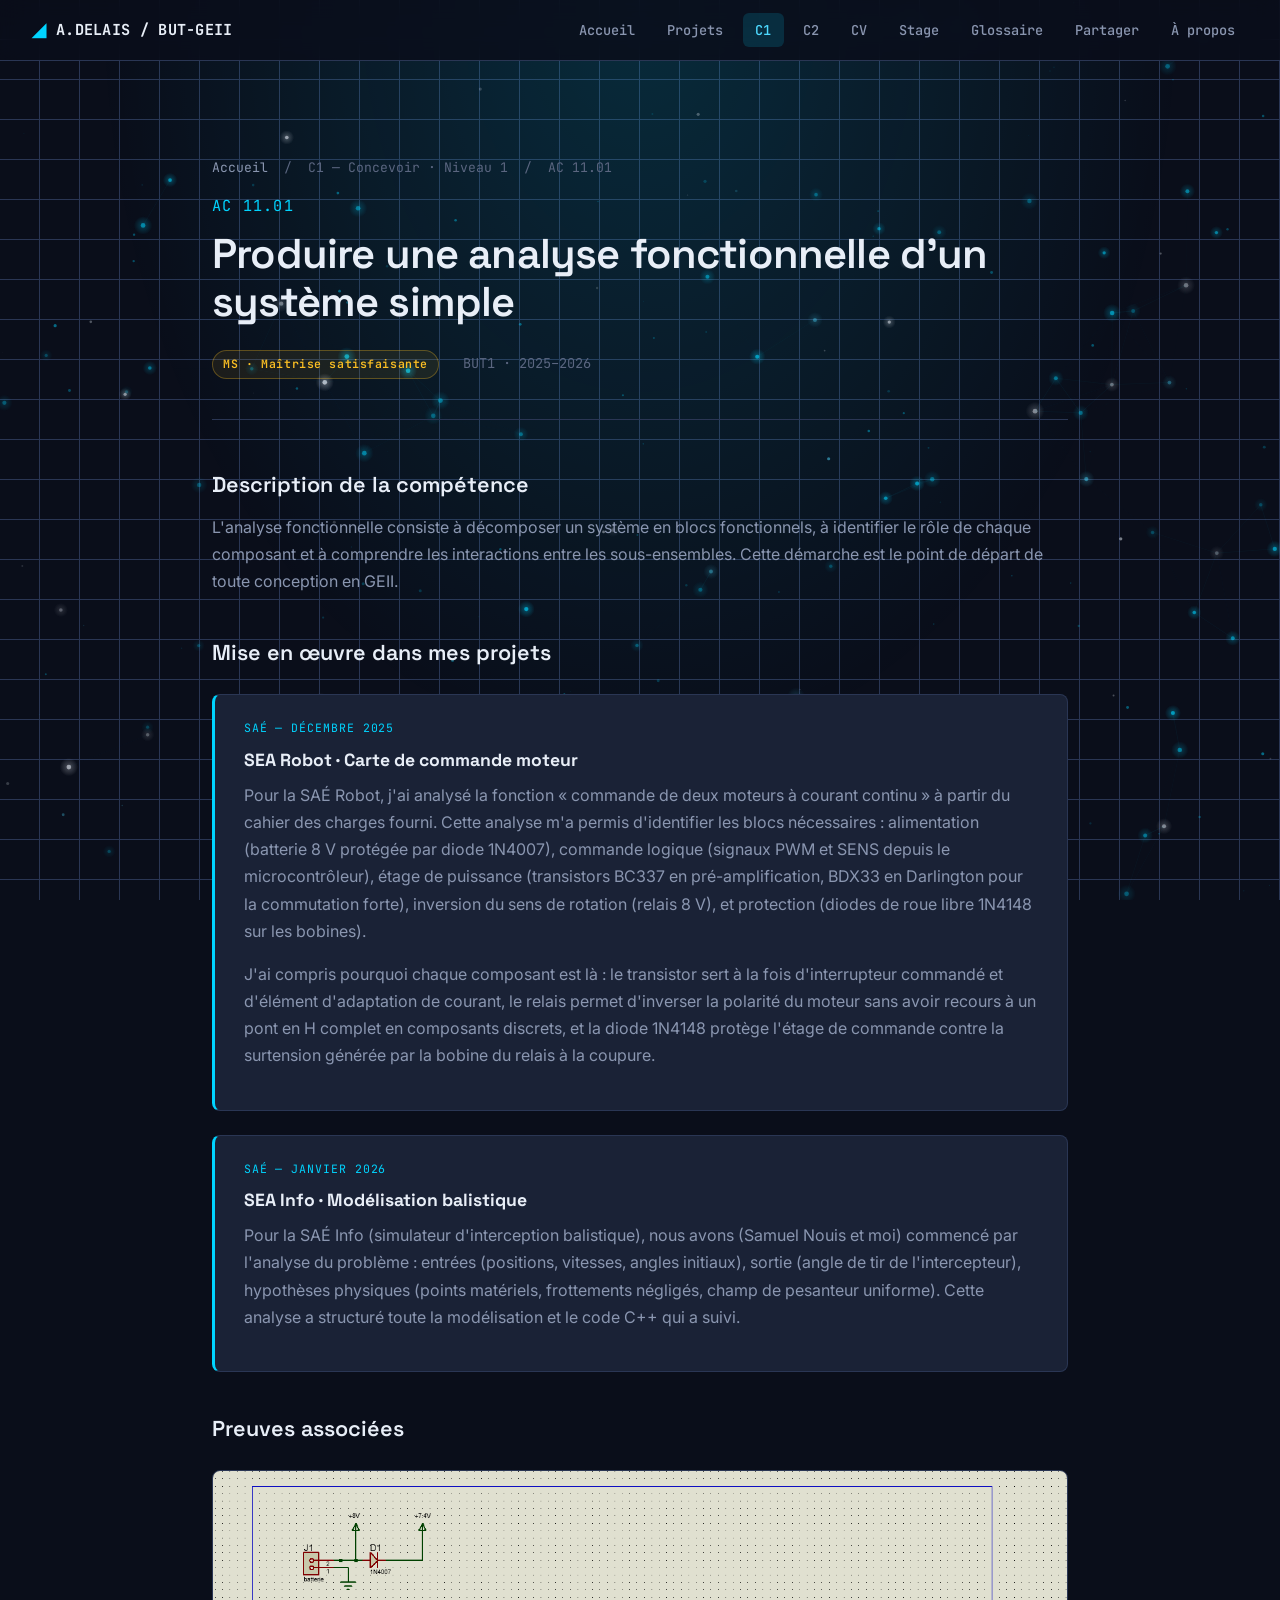
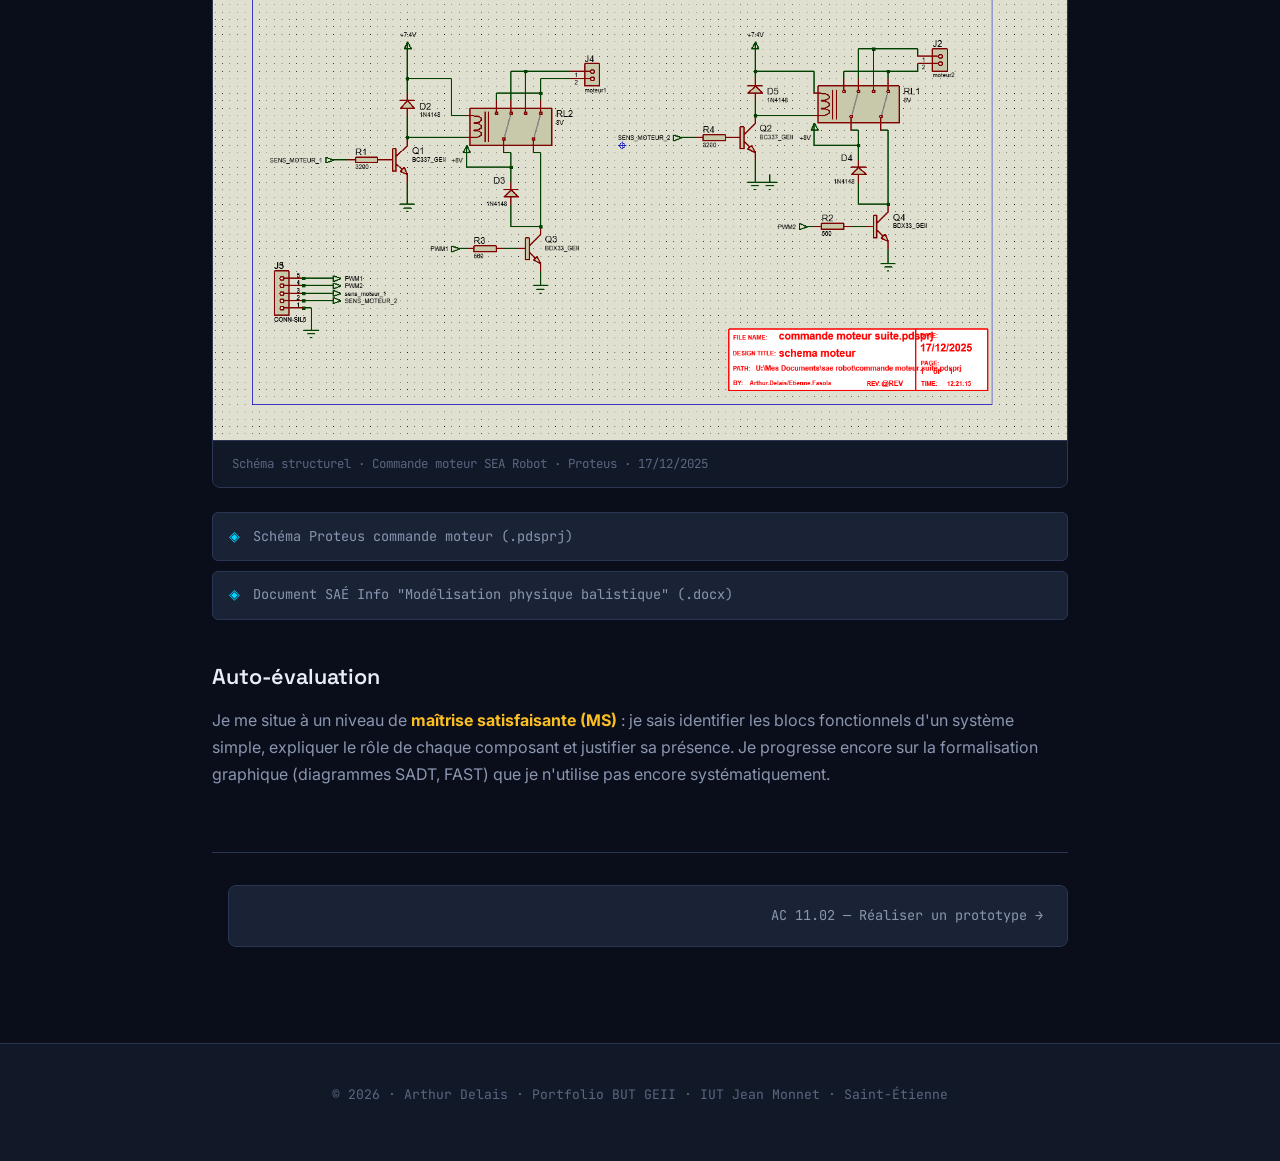
==== commit 6394afa4: "Add files via upload" ====
--- a/pages/AC11-01.html
+++ b/pages/AC11-01.html
@@ -28,6 +28,7 @@
             <li><a href="cv.html">CV</a></li>
             <li><a href="stage.html">Stage</a></li>
             <li><a href="glossaire.html">Glossaire</a></li>
+            <li><a href="partager.html">Partager</a></li>
             <li><a href="apropos.html">À propos</a></li>
         </ul>
     </div>
--- a/assets/style.css
+++ b/assets/style.css
@@ -495,6 +495,115 @@
     object-fit: cover;
 }
 
+/* GALERIE PHOTOS — TP Énergie, etc. */
+.photo-gallery {
+    display: grid;
+    grid-template-columns: repeat(auto-fit, minmax(280px, 1fr));
+    gap: 1.2rem;
+    margin: 1.5rem 0;
+}
+
+.photo-card {
+    position: relative;
+    border-radius: 12px;
+    overflow: hidden;
+    background: var(--bg-card);
+    border: 1px solid var(--border);
+    transition: all 0.35s cubic-bezier(0.4, 0, 0.2, 1);
+    cursor: zoom-in;
+}
+
+.photo-card:hover {
+    transform: translateY(-4px) scale(1.01);
+    border-color: var(--accent-dim);
+    box-shadow: 0 16px 40px -10px var(--accent-glow-strong);
+}
+
+.photo-card img {
+    width: 100%;
+    height: 240px;
+    object-fit: cover;
+    display: block;
+    transition: transform 0.5s ease;
+}
+
+.photo-card:hover img {
+    transform: scale(1.05);
+}
+
+.photo-caption {
+    padding: 0.9rem 1.1rem;
+    border-top: 1px solid var(--border);
+    background: var(--bg-secondary);
+}
+
+.photo-caption-title {
+    font-family: var(--font-mono);
+    font-size: 0.82rem;
+    color: var(--accent-bright);
+    margin-bottom: 0.25rem;
+    letter-spacing: 0.02em;
+}
+
+.photo-caption-desc {
+    font-size: 0.82rem;
+    color: var(--text-secondary);
+    line-height: 1.4;
+}
+
+/* Lightbox — affichage plein écran au clic */
+.lightbox {
+    position: fixed;
+    inset: 0;
+    background: rgba(5, 8, 16, 0.95);
+    backdrop-filter: blur(8px);
+    -webkit-backdrop-filter: blur(8px);
+    z-index: 9998;
+    display: flex;
+    align-items: center;
+    justify-content: center;
+    padding: 2rem;
+    opacity: 0;
+    visibility: hidden;
+    transition: opacity 0.3s, visibility 0.3s;
+    cursor: zoom-out;
+}
+
+.lightbox.is-open {
+    opacity: 1;
+    visibility: visible;
+}
+
+.lightbox img {
+    max-width: 95%;
+    max-height: 90vh;
+    border-radius: 8px;
+    box-shadow: 0 20px 60px rgba(0, 0, 0, 0.7);
+    border: 1px solid var(--accent-dim);
+}
+
+.lightbox-close {
+    position: absolute;
+    top: 1.5rem;
+    right: 1.5rem;
+    background: var(--bg-card);
+    color: var(--accent-bright);
+    border: 1px solid var(--accent-dim);
+    border-radius: 50%;
+    width: 44px;
+    height: 44px;
+    font-size: 1.4rem;
+    cursor: pointer;
+    transition: all 0.2s;
+    font-family: var(--font-mono);
+}
+
+.lightbox-close:hover {
+    background: var(--accent);
+    color: var(--bg-primary);
+    transform: rotate(90deg);
+}
+
 /* RESPONSIVE */
 @media (max-width: 720px) {
     .nav-inner { flex-direction: column; align-items: flex-start; padding: 1rem; }
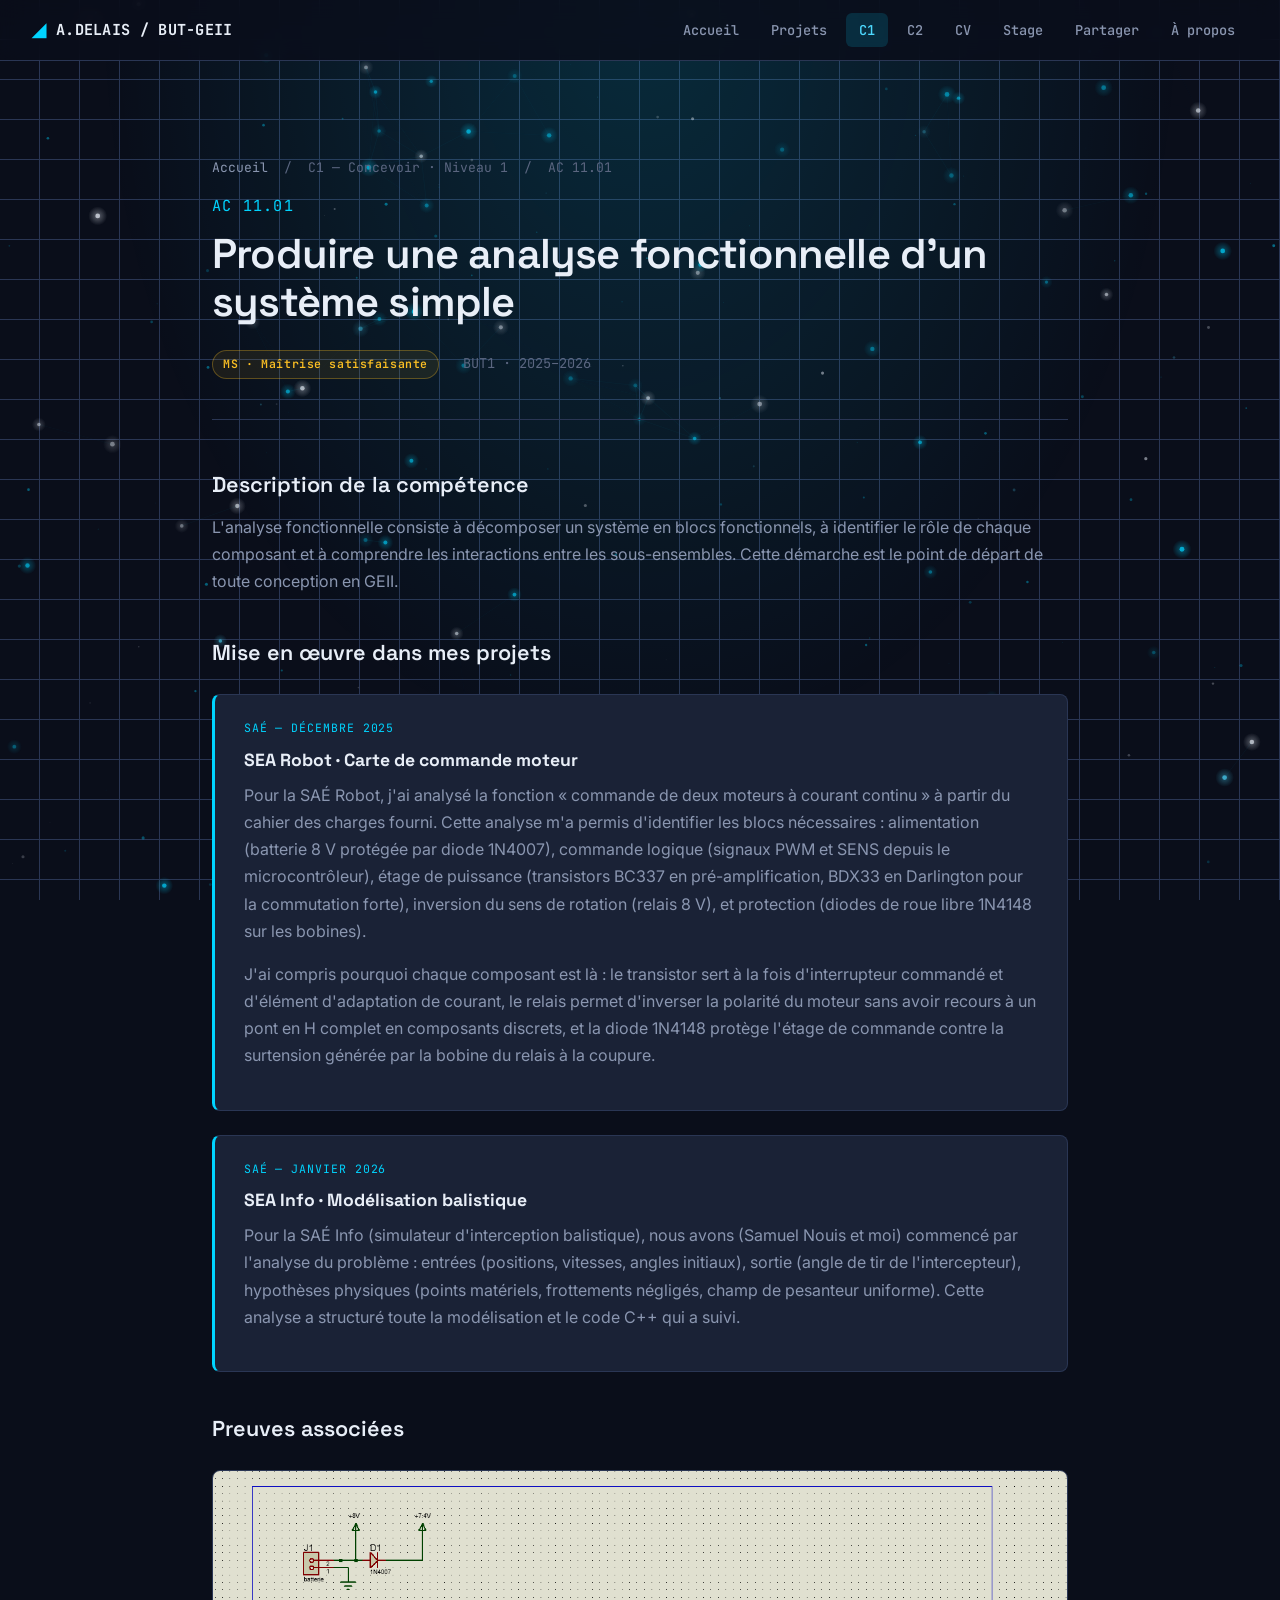
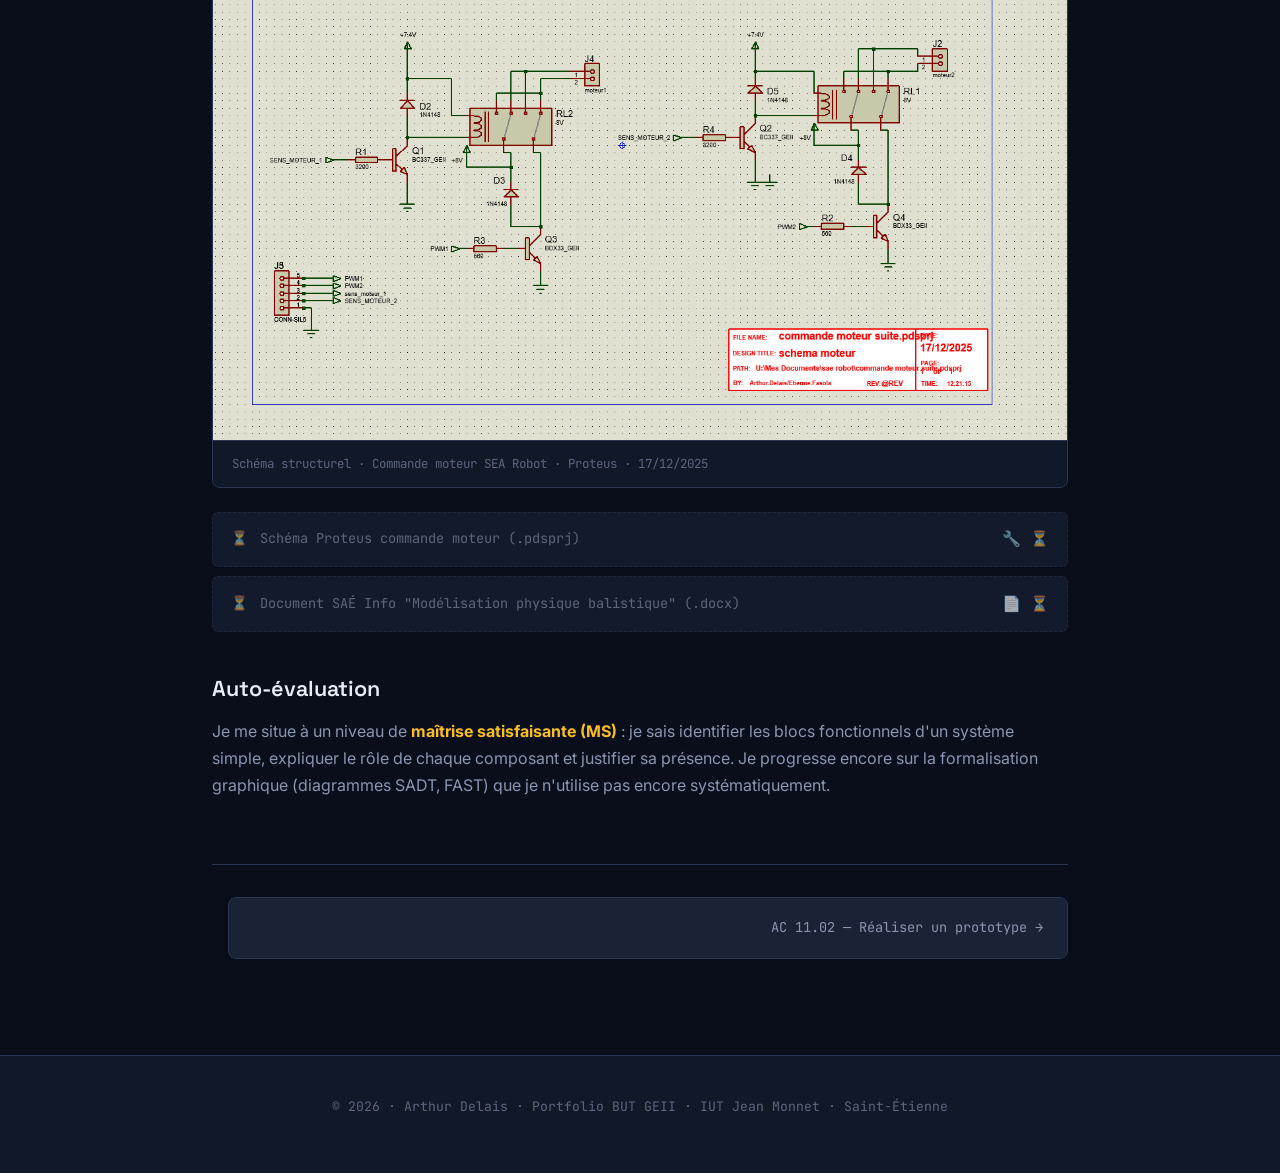
==== commit a29b4c8c: "Add files via upload" ====
--- a/pages/AC11-01.html
+++ b/pages/AC11-01.html
@@ -26,9 +26,7 @@
             <li><a href="AC11-01.html" class="active">C1</a></li>
             <li><a href="AC12-01.html">C2</a></li>
             <li><a href="cv.html">CV</a></li>
-            <li><a href="stage.html">Stage</a></li>
-            <li><a href="glossaire.html">Glossaire</a></li>
-            <li><a href="partager.html">Partager</a></li>
+            <li><a href="stage.html">Stage</a></li>            <li><a href="partager.html">Partager</a></li>
             <li><a href="apropos.html">À propos</a></li>
         </ul>
     </div>
@@ -82,8 +80,8 @@
         <div class="proof-caption">Schéma structurel · Commande moteur SEA Robot · Proteus · 17/12/2025</div>
     </div>
     <div class="proof-list">
-        <div class="proof-item">Schéma Proteus commande moteur (.pdsprj)</div>
-        <div class="proof-item">Document SAÉ Info "Modélisation physique balistique" (.docx)</div>
+        <a class="proof-item todo" href="../assets/preuves/SEA_Robot_schema_proteus.pdsprj" target="_blank" rel="noopener" title="Fichier à déposer dans assets/preuves/ — voir le README">Schéma Proteus commande moteur (.pdsprj)<span class="ext-icon">🔧 ⏳</span></a>
+        <a class="proof-item todo" href="../assets/preuves/Modelisation_Physique_Balistique.docx" target="_blank" rel="noopener" title="Fichier à déposer dans assets/preuves/ — voir le README">Document SAÉ Info "Modélisation physique balistique" (.docx)<span class="ext-icon">📄 ⏳</span></a>
     </div>
 </section>
 
--- a/assets/style.css
+++ b/assets/style.css
@@ -411,9 +411,49 @@
 .proof-caption { padding: 0.8rem 1.2rem; font-family: var(--font-mono); font-size: 0.78rem; color: var(--text-dim); border-top: 1px solid var(--border); background: var(--bg-secondary); }
 
 .proof-list { display: grid; gap: 0.6rem; margin-top: 1rem; }
-.proof-item { display: flex; align-items: center; gap: 0.8rem; padding: 0.8rem 1rem; background: var(--bg-card); border: 1px solid var(--border); border-radius: 6px; font-family: var(--font-mono); font-size: 0.85rem; color: var(--text-secondary); transition: all 0.2s; }
-.proof-item:hover { border-color: var(--accent-dim); background: var(--bg-card-hover); }
-.proof-item::before { content: '◈'; color: var(--accent); }
+.proof-item {
+    display: flex;
+    align-items: center;
+    gap: 0.8rem;
+    padding: 0.9rem 1.1rem;
+    background: var(--bg-card);
+    border: 1px solid var(--border);
+    border-radius: 6px;
+    font-family: var(--font-mono);
+    font-size: 0.85rem;
+    color: var(--text-secondary);
+    transition: all 0.2s;
+    text-decoration: none;
+    position: relative;
+}
+.proof-item:hover {
+    border-color: var(--accent-dim);
+    background: var(--bg-card-hover);
+    color: var(--accent-bright);
+    transform: translateX(4px);
+}
+.proof-item::before { content: '◈'; color: var(--accent); flex-shrink: 0; }
+.proof-item .ext-icon {
+    margin-left: auto;
+    color: var(--text-dim);
+    font-size: 0.95rem;
+    transition: color 0.2s;
+}
+.proof-item:hover .ext-icon { color: var(--accent-bright); }
+
+/* État "fichier à déposer" — différencié visuellement */
+.proof-item.todo {
+    border-style: dashed;
+    opacity: 0.65;
+    cursor: help;
+}
+.proof-item.todo::before { content: '⏳'; }
+.proof-item.todo:hover {
+    transform: none;
+    border-color: var(--warning);
+    opacity: 0.85;
+}
+.proof-item.todo .ext-icon { color: var(--warning); }
 
 .ac-nav { display: flex; justify-content: space-between; gap: 1rem; margin-top: 4rem; padding-top: 2rem; border-top: 1px solid var(--border); }
 .ac-nav a { flex: 1; padding: 1.2rem 1.5rem; background: var(--bg-card); border: 1px solid var(--border); border-radius: 8px; text-decoration: none; color: var(--text-secondary); transition: all 0.2s; font-family: var(--font-mono); font-size: 0.85rem; }
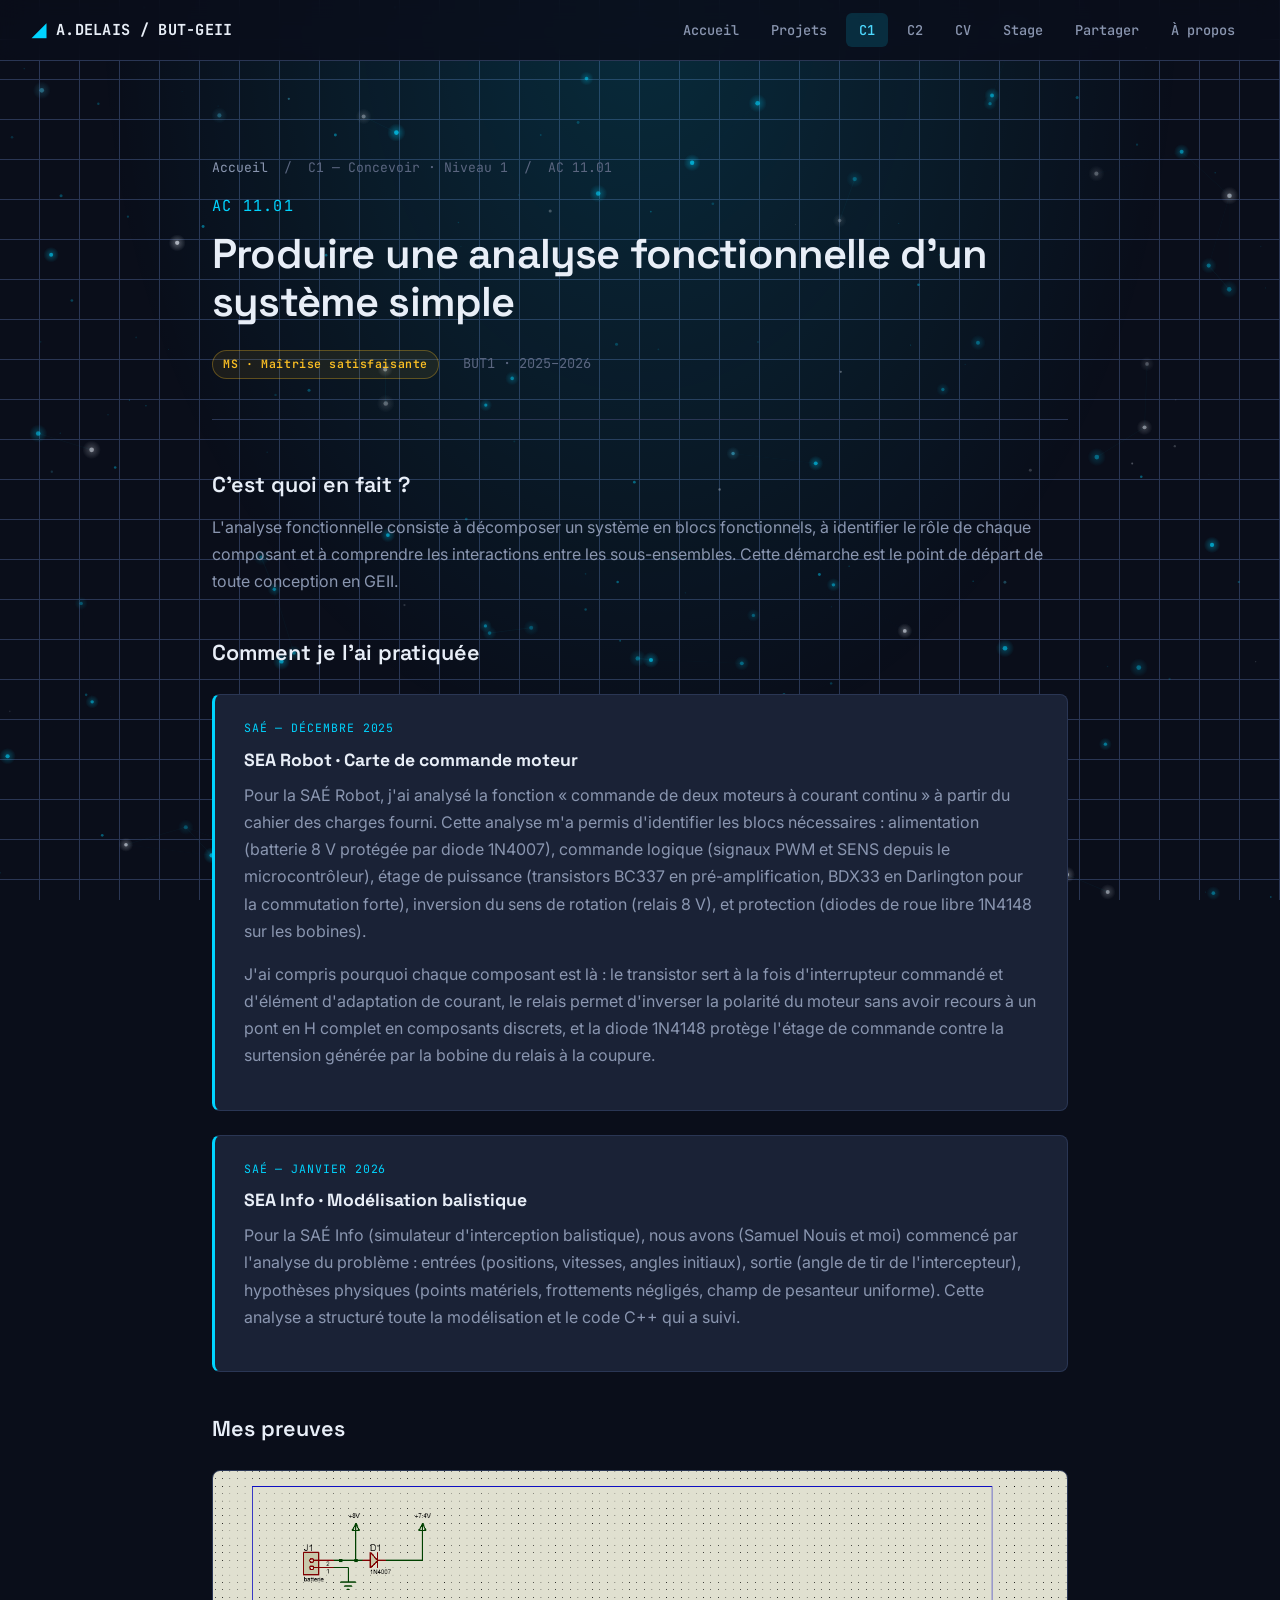
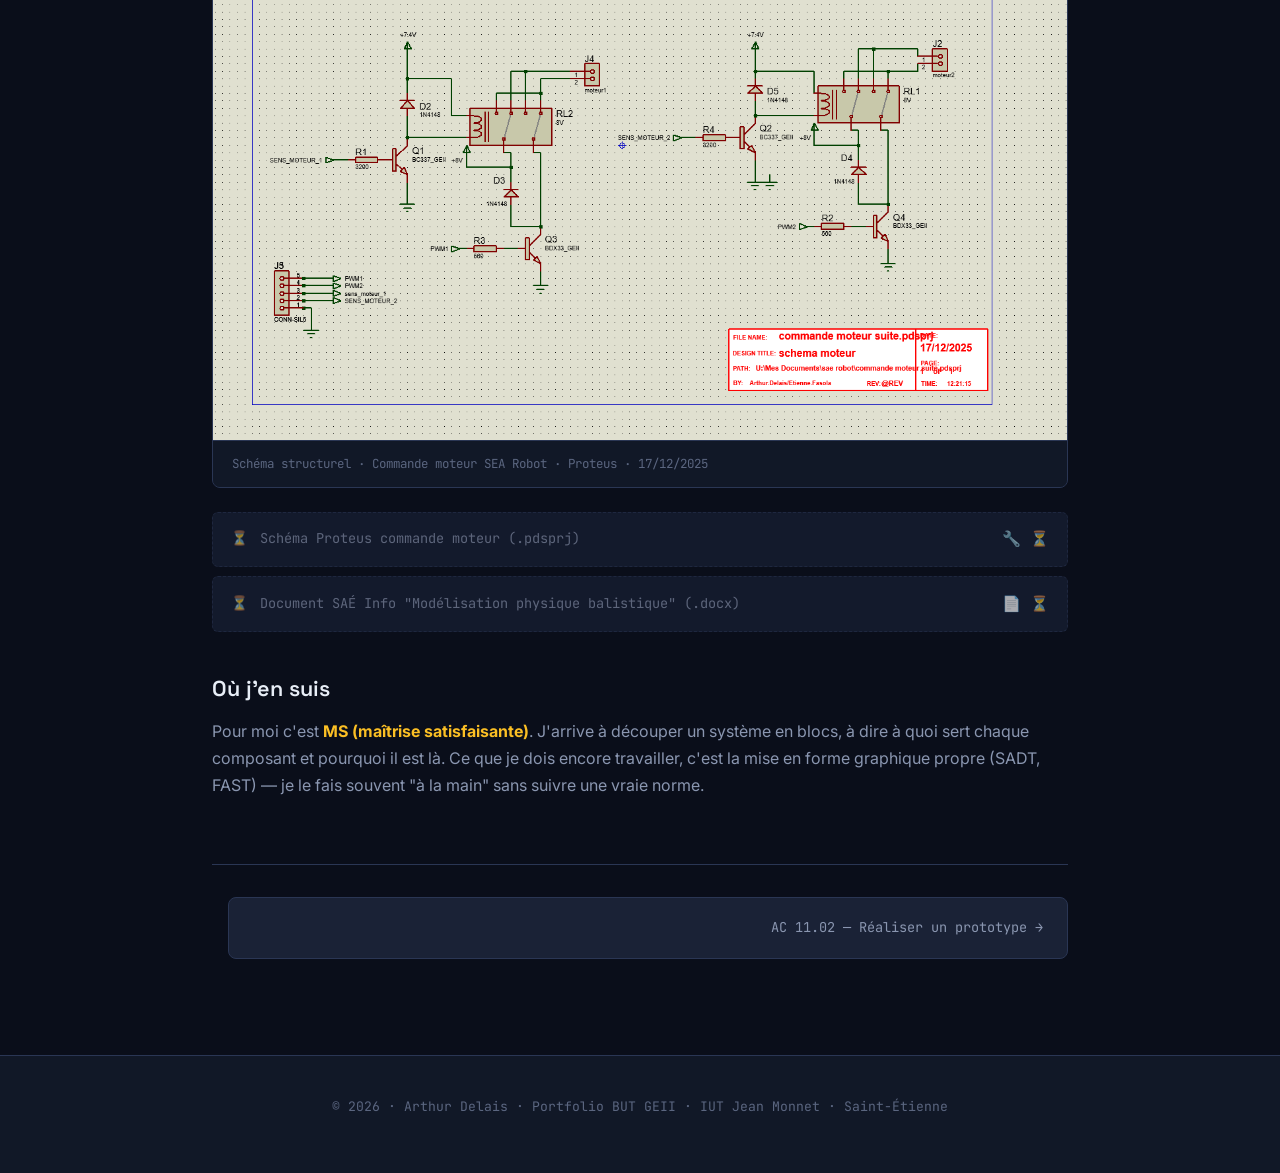
==== commit 033b5a2c: "Add files via upload" ====
--- a/pages/AC11-01.html
+++ b/pages/AC11-01.html
@@ -52,12 +52,12 @@
     
 
 <section class="content-block reveal">
-    <h3>Description de la compétence</h3>
+    <h3>C'est quoi en fait ?</h3>
     <p>L'analyse fonctionnelle consiste à décomposer un système en blocs fonctionnels, à identifier le rôle de chaque composant et à comprendre les interactions entre les sous-ensembles. Cette démarche est le point de départ de toute conception en GEII.</p>
 </section>
 
 <section class="content-block reveal">
-    <h3>Mise en œuvre dans mes projets</h3>
+    <h3>Comment je l'ai pratiquée</h3>
 
     <div class="project-box">
         <div class="project-box-label">SAÉ — Décembre 2025</div>
@@ -74,7 +74,7 @@
 </section>
 
 <section class="content-block reveal">
-    <h3>Preuves associées</h3>
+    <h3>Mes preuves</h3>
     <div class="proof-image">
         <img src="../assets/schemas/sea_robot_schema.png" alt="Schéma structurel de la carte commande moteur du SEA Robot">
         <div class="proof-caption">Schéma structurel · Commande moteur SEA Robot · Proteus · 17/12/2025</div>
@@ -86,8 +86,8 @@
 </section>
 
 <section class="content-block reveal">
-    <h3>Auto-évaluation</h3>
-    <p>Je me situe à un niveau de <strong style="color: var(--warning);">maîtrise satisfaisante (MS)</strong> : je sais identifier les blocs fonctionnels d'un système simple, expliquer le rôle de chaque composant et justifier sa présence. Je progresse encore sur la formalisation graphique (diagrammes SADT, FAST) que je n'utilise pas encore systématiquement.</p>
+    <h3>Où j'en suis</h3>
+    <p>Pour moi c'est <strong style="color: var(--warning);">MS (maîtrise satisfaisante)</strong>. J'arrive à découper un système en blocs, à dire à quoi sert chaque composant et pourquoi il est là. Ce que je dois encore travailler, c'est la mise en forme graphique propre (SADT, FAST) — je le fais souvent "à la main" sans suivre une vraie norme.</p>
 </section>
 
 <nav class="ac-nav"><span></span><a href="AC11-02.html" class="nav-next">AC 11.02 — Réaliser un prototype</a></nav>
